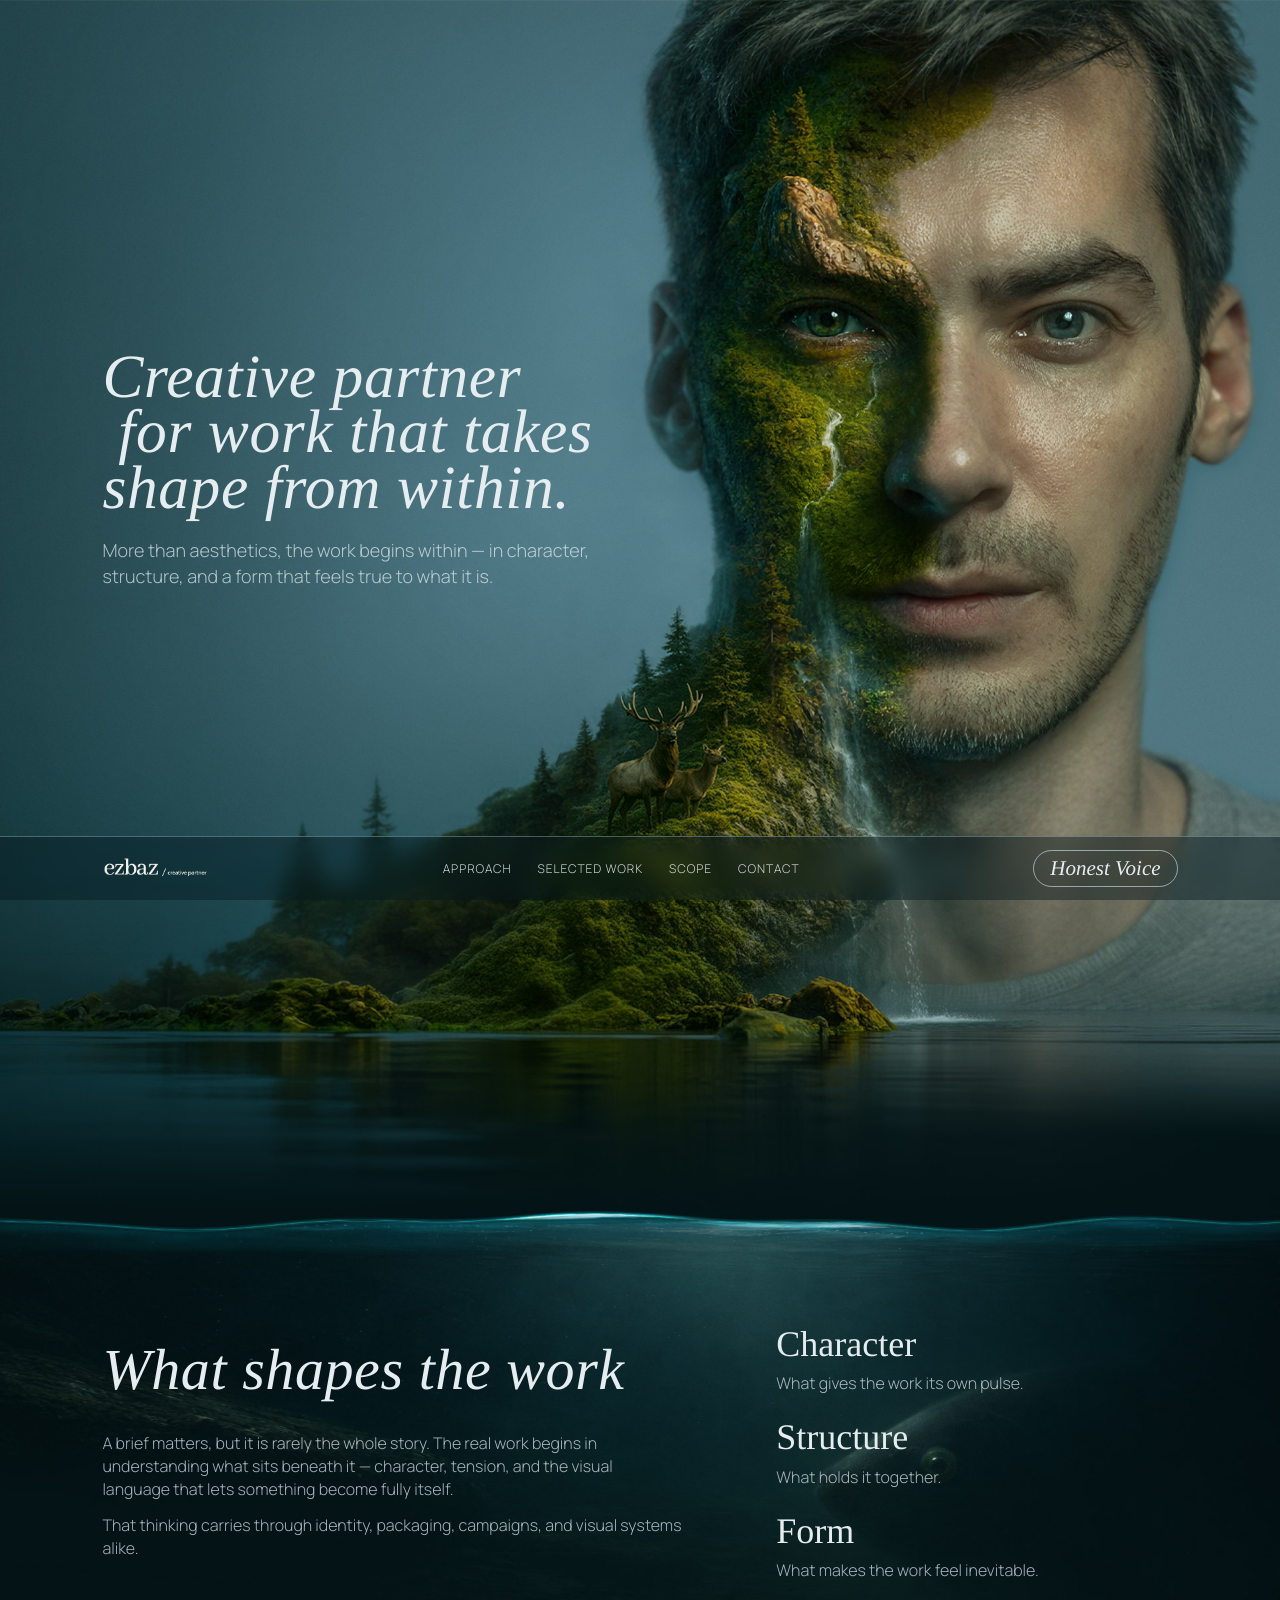
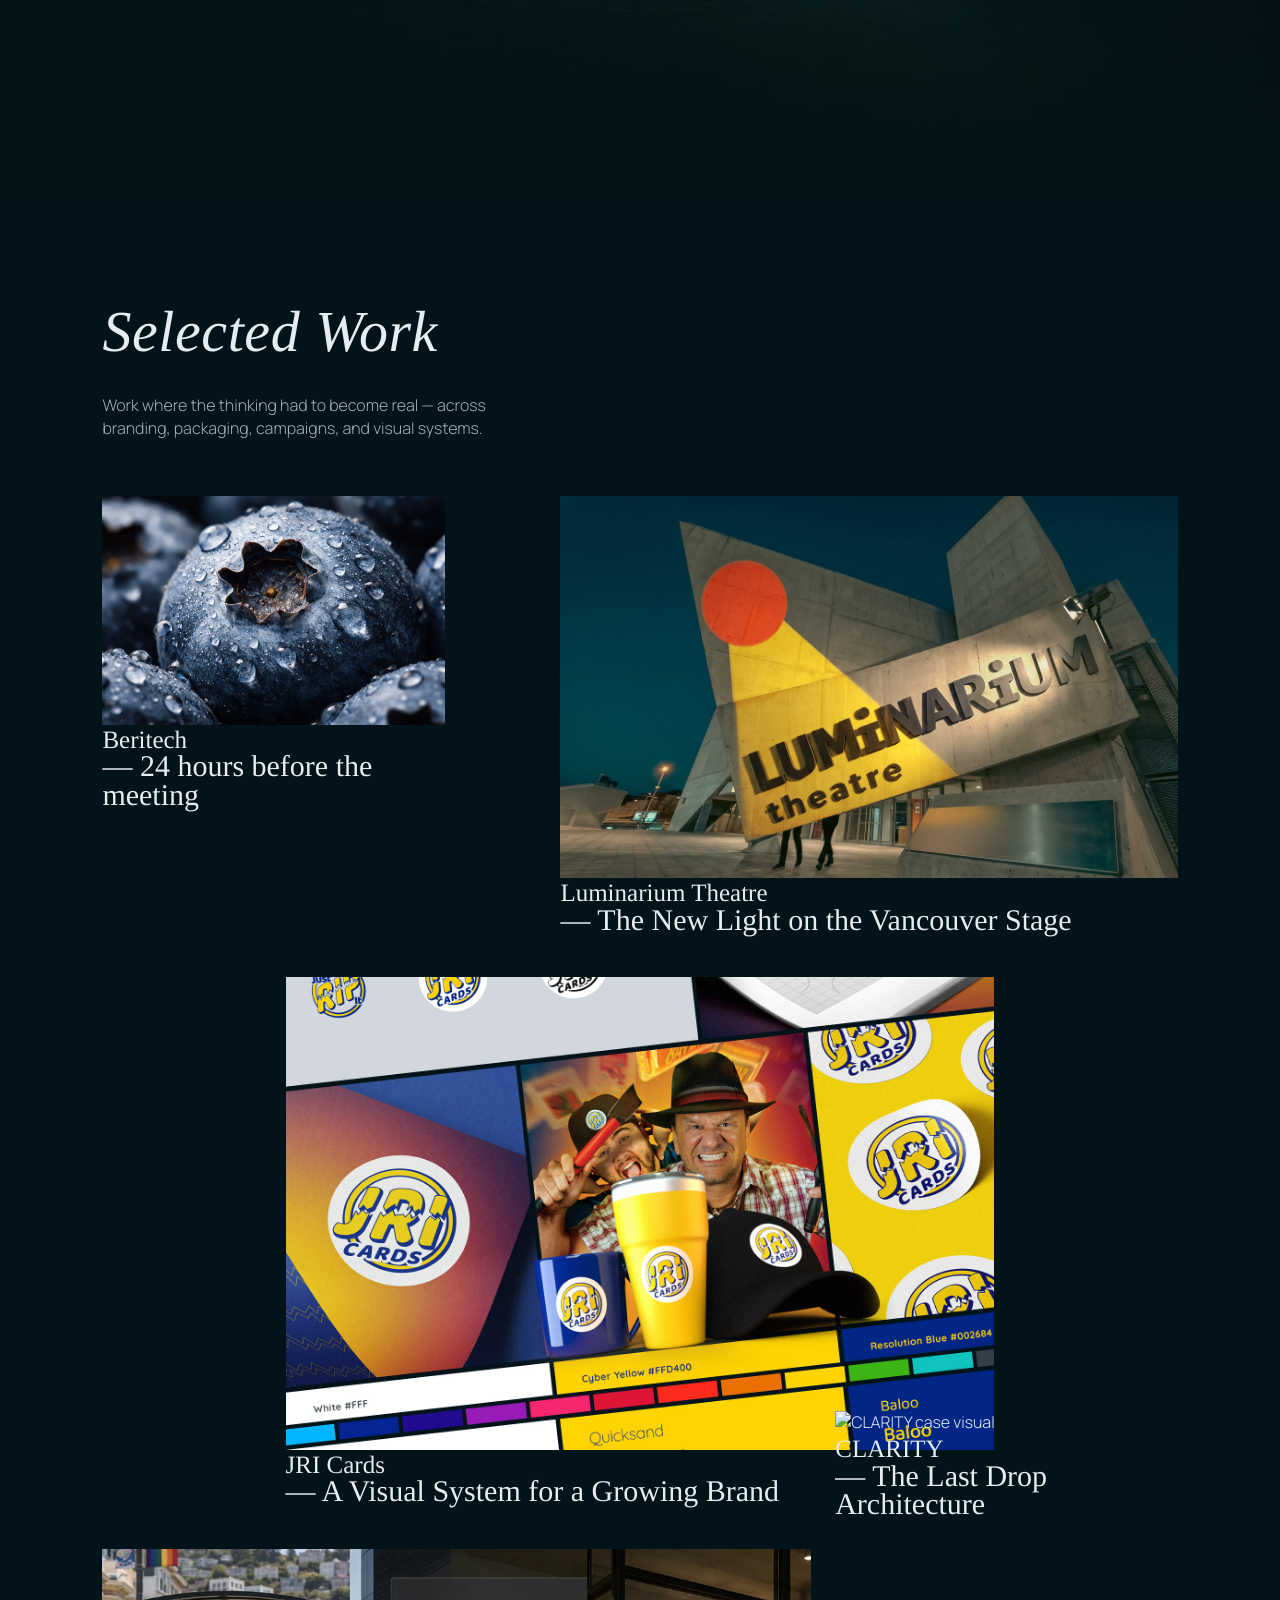
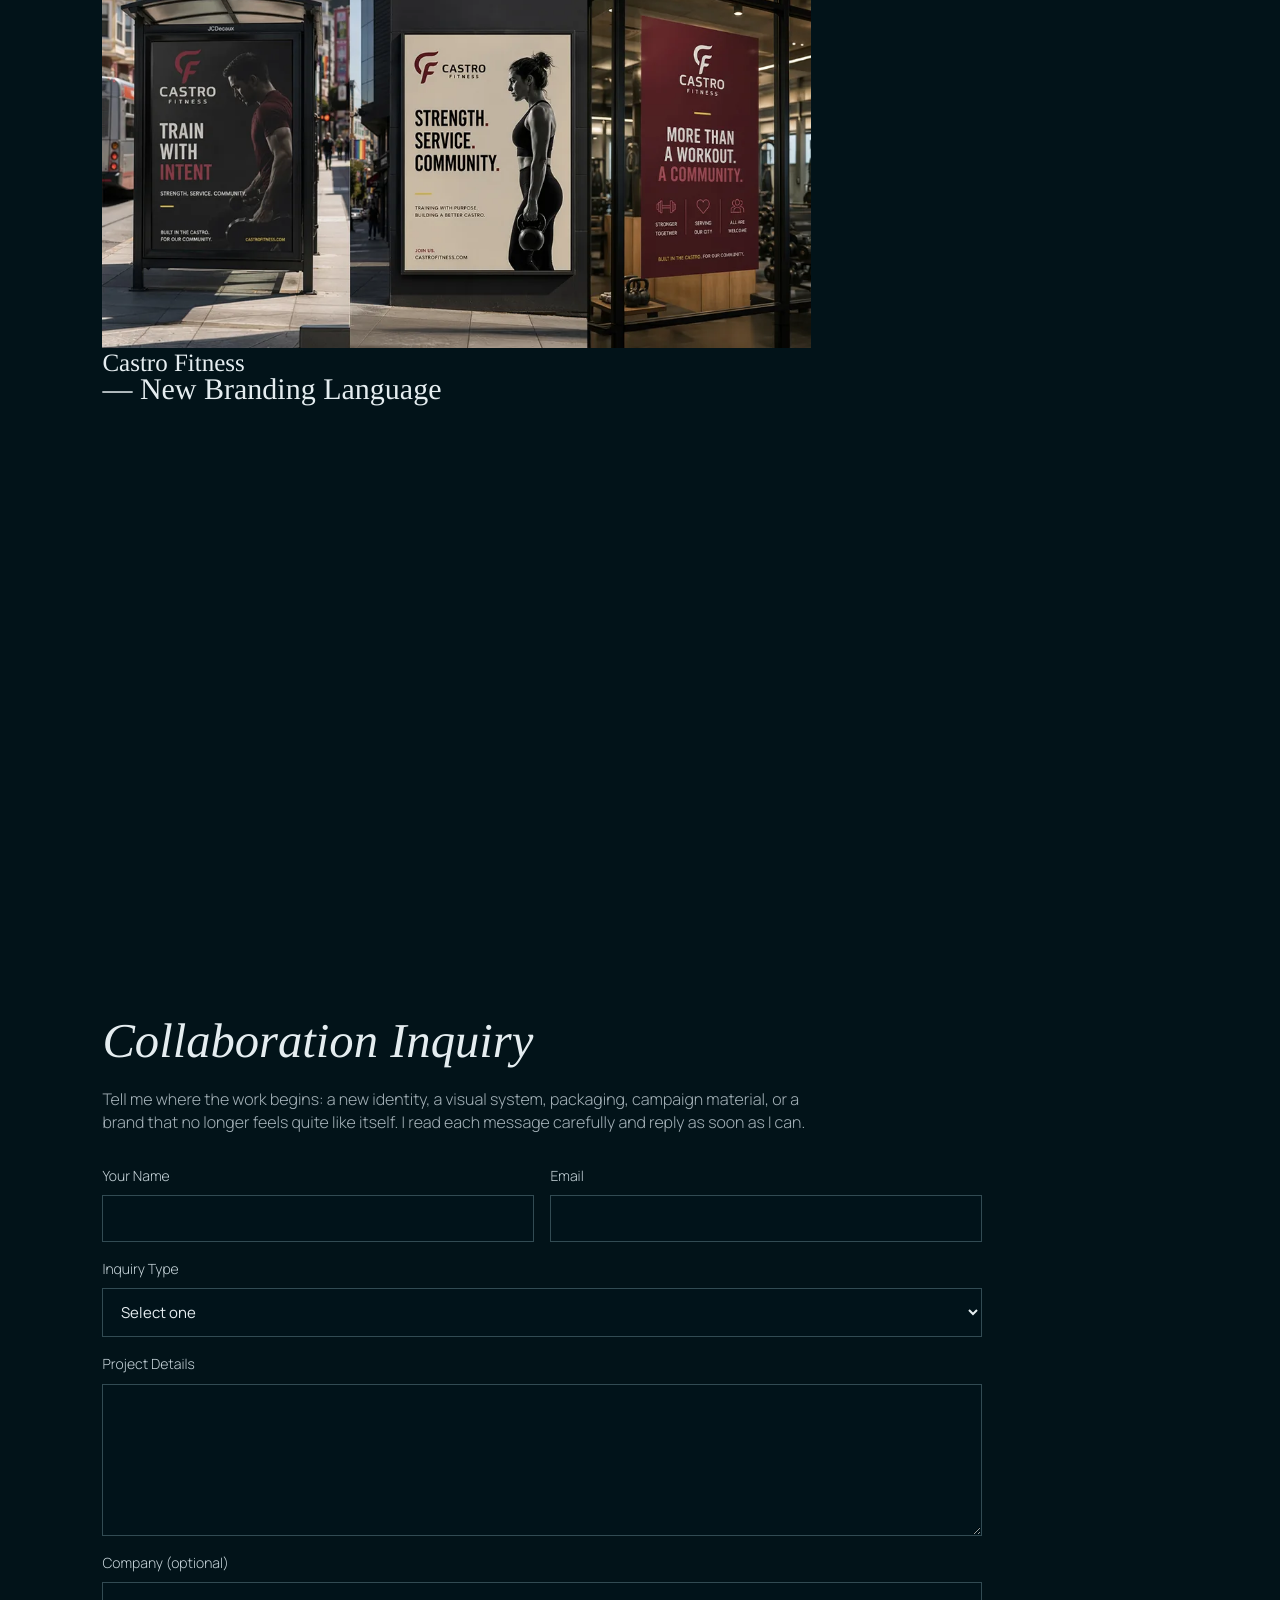
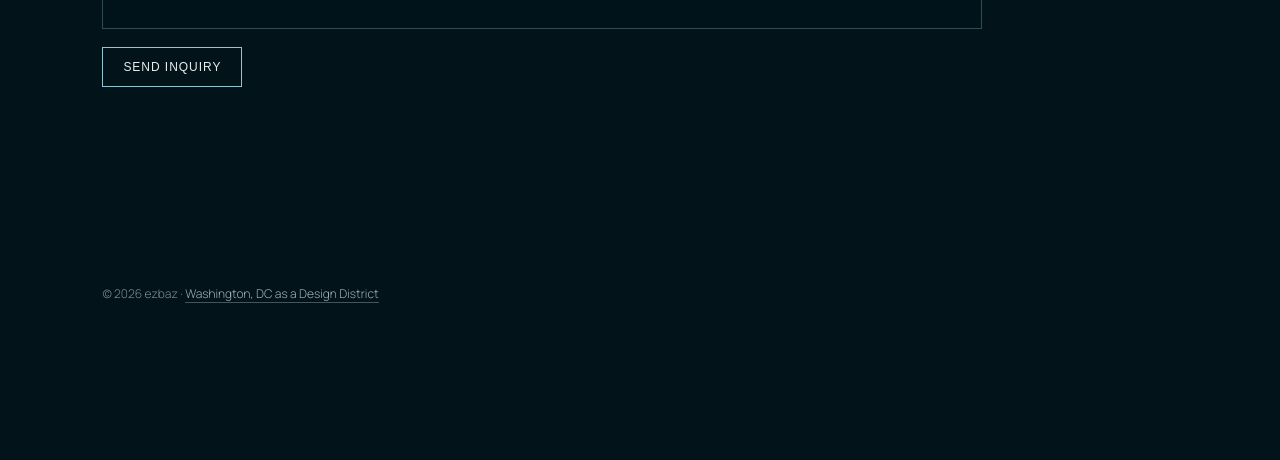
==== index.html @ 9c76565e "Add CLARITY case page and homepage tile" ====
<!DOCTYPE html>
<html lang="en">
  <head>
    <meta charset="UTF-8" />
    <meta name="viewport" content="width=device-width, initial-scale=1.0" />
    <link rel="apple-touch-icon" sizes="180x180" href="/apple-touch-icon.png" />
    <link rel="icon" type="image/png" sizes="32x32" href="/favicon-32x32.png" />
    <link rel="icon" type="image/png" sizes="16x16" href="/favicon-16x16.png" />
    <link rel="icon" href="/favicon.ico" />
    <link rel="manifest" href="/site.webmanifest" />
    <link rel="icon" type="image/png" sizes="192x192" href="/android-chrome-192x192.png" />
    <link rel="icon" type="image/png" sizes="512x512" href="/android-chrome-512x512.png" />
    <title>ezbaz — Creative Partner</title>
    <meta
      name="description"
      content="Creative partner for work that takes shape from within: identity, packaging, campaigns, and visual systems."
    />
    <link rel="preconnect" href="https://fonts.googleapis.com" />
    <link rel="preconnect" href="https://fonts.gstatic.com" crossorigin />
    <link
      href="https://fonts.googleapis.com/css2?family=Manrope:wght@300;400;500&display=swap"
      rel="stylesheet"
    />
    <link rel="stylesheet" href="styles.css" />
  </head>
  <body>
    <main>
      <section class="top-stage">
        <section class="hero" aria-label="Hero">
          <div class="hero-copy reveal">
            <h1>
              <span>Creative partner</span>
              <span>for work that takes</span>
              <span>shape from within.</span>
            </h1>
            <p>
              More than aesthetics, the work begins within — in character, structure, and a form that
              feels true to what it is.
            </p>
          </div>
        </section>

        <section class="story" id="story">
          <div class="story-left reveal">
            <h2>What shapes the work</h2>
            <p>
              A brief matters, but it is rarely the whole story.
              The real work begins in understanding what sits beneath it — character, tension, and the
              visual language that lets something become fully itself.
            </p>
            <p>
              That thinking carries through identity, packaging, campaigns, and visual systems alike.
            </p>
          </div>

          <div class="story-right">
            <div class="trait reveal">
              <h3>Character</h3>
              <p>What gives the work its own pulse.</p>
            </div>
            <div class="trait reveal">
              <h3>Structure</h3>
              <p>What holds it together.</p>
            </div>
            <div class="trait reveal">
              <h3>Form</h3>
              <p>What makes the work feel inevitable.</p>
            </div>
          </div>
        </section>
      </section>

      <section class="work reveal" id="work">
        <h2>Selected Work</h2>
        <p class="lead">
          Work where the thinking had to become real — across branding, packaging,
          campaigns, and visual systems.
        </p>

        <div class="work-grid">
          <article class="tile tile-small">
            <a href="beritech/">
              <img
                src="beritech-be.jpg"
                alt="Beritech team portrait"
              />
              <p><em>Beritech</em><br />— 24 hours before the meeting</p>
            </a>
          </article>

          <article class="tile tile-medium">
            <a href="luminarium/">
              <img
                src="entrance2.jpg"
                alt="Yellow logo book mockup"
              />
              <p><em>Luminarium Theatre</em><br />— The New Light on the Vancouver Stage</p>
            </a>
          </article>

          <article class="tile tile-large">
            <a href="jricards/">
              <img
                src="jricards-bpsc.jpg"
                alt="JRI Cards branding materials"
              />
              <p><em>JRI Cards</em><br />— A Visual System for a Growing Brand</p>
            </a>
          </article>

          <article class="tile tile-wide">
            <a href="castrofitness/">
              <img
                src="castrofitness/p3.webp"
                alt="Castro Fitness branding materials"
              />
              <p><em>Castro Fitness</em><br />— New Branding Language</p>
            </a>
          </article>

          <article class="tile tile-small side">
            <a href="clarity/">
              <img
                src="clarity/clearhero2.webp"
                alt="CLARITY case visual"
              />
              <p><em>CLARITY</em><br />— The Last Drop Architecture</p>
            </a>
          </article>
        </div>
      </section>

      <section class="scope-section reveal" id="scope">
        <h2>Scope of Work</h2>
        <p class="scope-lead">
          Brand, product, and communication touchpoints across identity, packaging, campaigns,
          websites, and ongoing creative support.
        </p>
        <ul class="scope-list">
          <li>Identity &amp; visual systems</li>
          <li>Packaging &amp; product presentation</li>
          <li>Campaign visuals</li>
          <li>Brand refresh &amp; repositioning</li>
          <li>Editorial / promotional design</li>
          <li>Website visual direction</li>
          <li>Creative support for growing brands</li>
        </ul>
      </section>

      <section class="contact-section reveal" id="contact">
        <h2>Collaboration Inquiry</h2>
        <p class="contact-lead">
          Tell me where the work begins: a new identity, a visual system, packaging, campaign material, or a brand that no longer feels quite like itself. I read each message carefully and reply as soon as I can.
        </p>

        <form
          class="contact-form"
          id="contactForm"
          action="https://api.web3forms.com/submit"
          method="POST"
          novalidate
        >
          <div class="form-grid">
            <label>
              Your Name
              <input type="text" name="name" required />
            </label>
            <label>
              Email
              <input type="email" name="email" required />
            </label>
          </div>

          <label>
            Inquiry Type
            <select name="project_type">
              <option value="">Select one</option>
              <option value="collaboration">Collaboration</option>
              <option value="service-request">Service Request</option>
            </select>
          </label>

          <label>
            Project Details
            <textarea name="message" rows="6" required></textarea>
          </label>

          <label>
            Company (optional)
            <input type="text" name="company" autocomplete="organization" />
          </label>

          <input type="hidden" name="access_key" value="cf5deaf5-ae73-4d60-a8d5-c3709d631d18" />
          <input type="hidden" name="subject" value="New inquiry from ezbaz.com" />
          <input type="hidden" name="from_name" value="ezbaz Creative Partner website" />
          <input type="checkbox" name="botcheck" class="hidden" style="display:none;" tabindex="-1" autocomplete="off" />

          <button type="submit" class="send-btn">Send Inquiry</button>
          <p class="form-status" id="formStatus" aria-live="polite"></p>
        </form>
      </section>
    </main>

    <footer id="footer">
      <p>© 2026 ezbaz · <a href="washington-dc-as-a-design-district/">Washington, DC as a Design District</a></p>
    </footer>

    <div class="bottom-dock" aria-label="Primary navigation">
      <a href="#" class="dock-brand" aria-label="ezbaz / creative partner">
        <img src="ezbaz_logo.png" alt="ezbaz logo" class="dock-logo" />
      </a>
      <nav class="dock-nav">
        <a href="#story">Approach</a>
        <a href="#work">Selected Work</a>
        <a href="#scope">Scope</a>
        <a href="#contact">Contact</a>
      </nav>
      <span class="dock-chip">Honest Voice</span>
    </div>

    <script>
      const revealElements = document.querySelectorAll(".reveal");
            const form = document.getElementById("contactForm");
      const formStatus = document.getElementById("formStatus");

      const observer = new IntersectionObserver(
        (entries) => {
          entries.forEach((entry) => {
            if (entry.isIntersecting) {
              entry.target.classList.add("visible");
              observer.unobserve(entry.target);
            }
          });
        },
        {
          threshold: 0.2,
          rootMargin: "0px 0px -8% 0px",
        }
      );

      const earlyObserver = new IntersectionObserver(
        (entries) => {
          entries.forEach((entry) => {
            if (entry.isIntersecting) {
              entry.target.classList.add("visible");
              earlyObserver.unobserve(entry.target);
            }
          });
        },
        {
          threshold: 0.01,
          rootMargin: "0px 0px 25% 0px",
        }
      );

      revealElements.forEach((item, index) => {
        item.style.setProperty("--reveal-delay", `${index * 80}ms`);
        if (item.id === "work") {
          earlyObserver.observe(item);
        } else {
          observer.observe(item);
        }
      });

      form.addEventListener("submit", async (event) => {
        event.preventDefault();

        if (!form.checkValidity()) {
          formStatus.textContent = "Please complete all required fields.";
          return;
        }

        formStatus.textContent = "Sending...";

        try {
          const response = await fetch(form.action, {
            method: "POST",
            body: new FormData(form),
          });

          if (!response.ok) {
            throw new Error("Submission failed");
          }

          formStatus.textContent = "Thank you — your message has been sent.";
          form.reset();
        } catch (error) {
          formStatus.textContent = "Something went wrong. Please try again or email me directly.";
        }
      });
    </script>
  </body>
</html>
---- styles.css ----
:root {
  --line: rgba(181, 219, 232, 0.28);
  --text: #e5edf0;
  --muted: rgba(227, 239, 245, 0.72);
  --dark: #021319;
}

* {
  box-sizing: border-box;
  margin: 0;
  padding: 0;
}

html {
  scroll-behavior: smooth;
}

body {
  min-height: 100vh;
  background: var(--dark);
  color: var(--text);
  font-family: "Manrope", sans-serif;
  font-weight: 300;
  line-height: 1.45;
  padding-bottom: 88px;
  text-rendering: geometricPrecision;
}

a {
  color: inherit;
  text-decoration: none;
}

.reveal {
  opacity: 0;
  transform: translateY(24px);
  filter: blur(8px);
  transition:
    opacity 0.9s cubic-bezier(0.16, 1, 0.3, 1),
    transform 0.9s cubic-bezier(0.16, 1, 0.3, 1),
    filter 0.9s cubic-bezier(0.16, 1, 0.3, 1);
  transition-delay: var(--reveal-delay, 0ms);
}

.reveal.visible {
  opacity: 1;
  transform: translateY(0);
  filter: blur(0);
}

.bottom-dock {
  position: fixed;
  left: 0;
  right: 0;
  bottom: 0;
  z-index: 50;
  display: flex;
  justify-content: space-between;
  align-items: center;
  height: 64px;
  padding: 0 clamp(24px, 8vw, 220px);
  border-top: 1px solid rgba(179, 219, 232, 0.35);
  background: rgba(10, 26, 33, 0.45);
  backdrop-filter: blur(10px) saturate(120%);
}

.dock-brand {
  display: inline-flex;
  align-items: center;
  flex-shrink: 0;
}

.dock-logo {
  display: block;
  height: clamp(24px, 2.6vh, 36px);
  width: auto;
}

.dock-nav {
  display: flex;
  gap: 26px;
}

.dock-nav a {
  font-size: 12px;
  text-transform: uppercase;
  letter-spacing: 0.08em;
  opacity: 0.9;
  transition: opacity 0.25s ease;
}

.dock-nav a:hover {
  opacity: 1;
}

.dock-chip {
  border: 1px solid rgba(210, 234, 243, 0.6);
  border-radius: 999px;
  padding: 7px 16px;
  font-family: "Times New Roman", Times, serif;
  font-style: italic;
  font-size: 21px;
  line-height: 1;
}

.top-stage {
  position: relative;
  background-image: url("ezbg0toprt.jpg");
  background-repeat: no-repeat;
  background-size: cover;
  background-position: right top;
}

.hero,
.story {
  width: 100%;
  padding-left: clamp(48px, 8vw, 220px);
  padding-right: clamp(48px, 8vw, 220px);
  position: relative;
  z-index: 1;
  overflow: hidden;
  background: transparent;
}

.hero {
  min-height: 100vh;
  display: flex;
  align-items: center;
}

.hero-copy {
  width: min(560px, 95%);
  margin-top: 40px;
}

.hero h1,
.story h2,
.work h2 {
  font-family: "Times New Roman", Times, serif;
  font-weight: 400;
  font-style: italic;
  letter-spacing: 0.01em;
}

.hero h1 {
  font-size: clamp(56px, 4.8vw, 94px);
  line-height: 0.9;
  margin-bottom: 22px;
}

.hero h1 span {
  white-space: nowrap;
}

.hero h1 span:nth-child(1),
.hero h1 span:nth-child(2) {
  display: inline-block;
}

.hero h1 span:nth-child(2) {
  margin-left: 0.26em;
}

.hero h1 span:nth-child(3) {
  display: block;
}

.hero p {
  max-width: 500px;
  font-size: clamp(18px, 1.35vw, 28px);
  color: var(--muted);
}

.story {
  display: grid;
  grid-template-columns: 1.2fr 0.8fr;
  gap: 72px;
  min-height: 100vh;
  align-items: center;
  padding-top: 200px;
}

.story h2,
.work h2 {
  font-size: clamp(58px, 4.4vw, 88px);
  margin-bottom: 20px;
}

.story-left p {
  max-width: 580px;
  font-size: clamp(16px, 1.2vw, 25px);
  margin-bottom: 12px;
  color: var(--muted);
}

.story-right {
  display: flex;
  flex-direction: column;
  gap: 16px;
  align-self: center;
}

.trait h3 {
  font-size: clamp(36px, 2.5vw, 56px);
  font-weight: 300;
  margin-bottom: 2px;
  font-family: "Times New Roman", Times, serif;
}

.trait p {
  font-size: clamp(16px, 1.15vw, 24px);
  color: var(--muted);
}

.work {
  width: 100%;
  padding-left: clamp(48px, 8vw, 220px);
  padding-right: clamp(48px, 8vw, 220px);
  padding-top: 90px;
  padding-bottom: 110px;
}

.work .lead {
  max-width: 430px;
  font-size: clamp(16px, 1.2vw, 25px);
  color: var(--muted);
  margin-bottom: 56px;
}

.work-grid {
  display: grid;
  grid-template-columns: repeat(12, 1fr);
  gap: 24px;
}

.contact-section {
  width: 100%;
  padding: 40px clamp(48px, 8vw, 220px) 120px;
}

.scope-section {
  width: 100%;
  padding: 20px clamp(48px, 8vw, 220px) 70px;
}

.scope-section h2 {
  font-family: "Times New Roman", Times, serif;
  font-style: italic;
  font-weight: 400;
  font-size: clamp(44px, 3.8vw, 72px);
  margin-bottom: 12px;
}

.scope-lead {
  max-width: 820px;
  font-size: clamp(16px, 1.1vw, 22px);
  color: var(--muted);
  margin-bottom: 20px;
}

.scope-list {
  list-style: none;
  display: grid;
  gap: 10px;
  max-width: 820px;
}

.scope-list li {
  font-size: clamp(15px, 1vw, 20px);
  color: var(--muted);
  padding-left: 20px;
  position: relative;
}

.scope-list li::before {
  content: "↗";
  position: absolute;
  left: 0;
  top: 0;
  color: var(--text);
}

.contact-section h2 {
  font-family: "Times New Roman", Times, serif;
  font-style: italic;
  font-weight: 400;
  font-size: clamp(44px, 3.8vw, 72px);
  margin-bottom: 12px;
}

.contact-lead {
  max-width: 720px;
  font-size: clamp(16px, 1.1vw, 22px);
  color: var(--muted);
  margin-bottom: 32px;
}

.contact-form {
  max-width: 880px;
  display: flex;
  flex-direction: column;
  gap: 18px;
}

.form-grid {
  display: grid;
  grid-template-columns: 1fr 1fr;
  gap: 16px;
}

.contact-form label {
  display: flex;
  flex-direction: column;
  gap: 8px;
  font-size: 14px;
  color: rgba(227, 239, 245, 0.88);
}

.contact-form input,
.contact-form select,
.contact-form textarea {
  width: 100%;
  border: 1px solid rgba(181, 219, 232, 0.28);
  background: rgba(2, 22, 30, 0.45);
  color: var(--text);
  padding: 12px 14px;
  font-family: "Manrope", sans-serif;
  font-size: 15px;
}

.contact-form textarea {
  resize: vertical;
}

.contact-form input:focus,
.contact-form select:focus,
.contact-form textarea:focus {
  outline: none;
  border-color: rgba(185, 242, 255, 0.8);
}

.honeypot {
  position: absolute;
  left: -9999px;
  opacity: 0;
  pointer-events: none;
}

.send-btn {
  width: fit-content;
  border: 1px solid rgba(185, 242, 255, 0.8);
  background: transparent;
  color: var(--text);
  font-size: 12px;
  letter-spacing: 0.08em;
  text-transform: uppercase;
  padding: 12px 20px;
  cursor: pointer;
}

.form-status {
  min-height: 20px;
  font-size: 14px;
  color: var(--muted);
}

.tile {
  display: flex;
  flex-direction: column;
  gap: 10px;
}

.tile > a {
  display: block;
  color: inherit;
}

.tile img {
  width: 100%;
  display: block;
  object-fit: cover;
}

.tile p {
  font-family: "Times New Roman", Times, serif;
  font-size: 30px;
  line-height: 0.95;
}

.tile p em {
  font-style: normal;
  font-size: 25px;
}

.tile-small {
  grid-column: 1 / span 4;
}

.tile-medium {
  grid-column: 6 / span 7;
}

.tile-large {
  grid-column: 3 / span 8;
  margin-top: 18px;
}

.tile-wide {
  grid-column: 1 / span 8;
  margin-top: 18px;
}

.tile.side {
  grid-column: 9 / span 4;
  margin-top: -120px;
  align-self: start;
}

footer {
  width: 100%;
  padding-left: clamp(48px, 8vw, 220px);
  padding-right: clamp(48px, 8vw, 220px);
  margin: 40px auto 70px;
  font-size: 12px;
  color: rgba(227, 239, 245, 0.55);
}


footer a {
  color: rgba(227, 239, 245, 0.72);
  text-decoration: none;
  border-bottom: 1px solid rgba(227, 239, 245, 0.3);
}

footer a:hover {
  border-bottom-color: rgba(227, 239, 245, 0.72);
}

.note-page .essay-hero,
.note-page .essay-section,
.note-page .essay-cta {
  width: 100%;
  padding-left: clamp(48px, 8vw, 220px);
  padding-right: clamp(48px, 8vw, 220px);
}

.note-page .essay-hero {
  padding-top: 120px;
  max-width: 1200px;
}


.note-main {
  padding-top: 24px;
  padding-bottom: 24px;
}

.note-page .essay-content {
  max-width: 900px;
}

.note-page .essay-eyebrow {
  text-transform: uppercase;
  letter-spacing: 0.18em;
  font-size: 12px;
  color: rgba(227, 239, 245, 0.58);
  margin-bottom: 22px;
}

.note-page h1 {
  font-family: "Times New Roman", Times, serif;
  font-style: italic;
  font-weight: 400;
  font-size: clamp(54px, 4.2vw, 84px);
  margin-bottom: 24px;
}

.note-page h2 {
  font-family: "Times New Roman", Times, serif;
  font-style: italic;
  font-weight: 400;
  font-size: clamp(36px, 2.8vw, 54px);
  margin-bottom: 20px;
}

.note-page p {
  max-width: 860px;
  color: var(--muted);
  font-size: clamp(18px, 1.2vw, 24px);
  line-height: 1.72;
}

.note-page .essay-section {
  padding-top: 78px;
}

.note-page .essay-cta {
  padding-top: 104px;
  padding-bottom: 140px;
}

.note-page .essay-cta a {
  display: inline-block;
  margin-top: 18px;
  color: var(--text);
  text-decoration: none;
  border-bottom: 1px solid rgba(227, 239, 245, 0.5);
}

.note-page .essay-cta a:hover {
  border-bottom-color: rgba(227, 239, 245, 0.9);
}

.case-page {
  min-height: 100vh;
  background: var(--dark);
}

.case-hero {
  aspect-ratio: 2560 / 1629;
  display: flex;
  align-items: center;
  padding: 0 clamp(48px, 8vw, 220px);
  background-image: url("luminarium_hero_bg.jpg");
  background-repeat: no-repeat;
  background-size: 100% auto;
  background-position: center top;
}

.case-hero--beritech {
  background-image: url("beritech/beritech_hero.jpg");
}

.case-hero--jricards {
  background-image: url("jricards/jricardshero.jpg");
}

.case-hero--castrofitness {
  background-image: url("castrofitness/castrofitnesshero.webp");
}

.case-hero--clarity {
  background-image: url("clarity/clearhero2.webp");
}

.case-hero-inner h1 {
  font-family: "Times New Roman", Times, serif;
  font-style: italic;
  font-weight: 400;
  font-size: clamp(56px, 5vw, 92px);
  margin-bottom: 12px;
}

.honestvoice-page .case-paragraph h1 {
  font-family: "Times New Roman", Times, serif;
  font-weight: 400;
  font-style: italic;
  letter-spacing: 0.01em;
  font-size: clamp(58px, 4.4vw, 88px);
  margin-bottom: 20px;
}


.honestvoice-page .publications-list {
  display: grid;
  gap: 20px;
  margin-top: 26px;
  max-width: 980px;
}

.honestvoice-page .publication-card {
  border: 1px solid var(--line);
  padding: clamp(20px, 2vw, 30px);
  background: rgba(255, 255, 255, 0.01);
}

.honestvoice-page .publication-label {
  text-transform: uppercase;
  letter-spacing: 0.16em;
  font-size: 11px;
  color: rgba(227, 239, 245, 0.62);
  margin-bottom: 10px;
}


.honestvoice-page .publication-card img {
  width: 100%;
  display: block;
  aspect-ratio: 16 / 9;
  object-fit: cover;
  margin-bottom: 14px;
}

.honestvoice-page .publication-card h2 {
  font-family: "Times New Roman", Times, serif;
  font-style: italic;
  font-weight: 400;
  font-size: clamp(30px, 2.2vw, 44px);
  margin-bottom: 12px;
}

.honestvoice-page .publication-card p {
  max-width: 900px;
}

.honestvoice-page .publication-card a {
  display: inline-block;
  margin-top: 14px;
  font-size: 13px;
  text-transform: uppercase;
  letter-spacing: 0.08em;
  border-bottom: 1px solid rgba(227, 239, 245, 0.45);
}

.honestvoice-page .publication-card a:hover {
  border-bottom-color: rgba(227, 239, 245, 0.92);
}
.testfirstpost-page .case-paragraph h1 {
  font-family: "Times New Roman", Times, serif;
  font-weight: 400;
  font-style: italic;
  letter-spacing: 0.01em;
  font-size: clamp(48px, 3.8vw, 72px);
  margin-bottom: 18px;
}

.testfirstpost-page .post-subtitle {
  max-width: 780px;
  font-size: clamp(18px, 1.15vw, 24px);
  line-height: 1.5;
  color: var(--muted);
  margin-bottom: 38px;
}

.case-hero-inner p {
  font-size: clamp(22px, 1.6vw, 34px);
  color: var(--muted);
}

.case-hero-note {
  margin-top: 22px;
  max-width: 780px;
  font-size: clamp(18px, 1.15vw, 24px) !important;
}

.case-hero-inner {
  max-width: 820px;
  transform: translateY(-200px);
}

.case-paragraph {
  padding: 0;
}

.case-paragraph p {
  max-width: 720px;
  font-size: clamp(18px, 1.2vw, 25px);
  line-height: 1.7;
  color: var(--muted);
}

.editorial-blocks {
  max-width: 760px;
}

.editorial-blocks p + p {
  margin-top: 88px;
}

.case-gallery-3 {
  display: grid;
  grid-template-columns: 1fr;
  gap: 20px;
}

.case-gallery-3 figure {
  margin: 0;
}

.case-gallery-3 img {
  width: 100%;
  display: block;
  object-fit: cover;
  aspect-ratio: 16 / 10;
}

.case-gallery-3 img.case-image-full {
  width: auto;
  max-width: 100%;
  height: auto;
  object-fit: contain;
  aspect-ratio: auto !important;
}

.case-story {
  padding: 56px clamp(48px, 8vw, 220px) 140px;
  display: grid;
  grid-template-columns: 1.05fr 0.95fr;
  gap: 44px;
  align-items: start;
}

.case-story--reverse .case-gallery-3 {
  order: 1;
}

.case-story--reverse .case-paragraph {
  order: 2;
}

@media (max-width: 980px) {
  .top-stage {
    background-image: url("hero-mobile.jpg");
    background-position: center top;
  }

  .bottom-dock {
    display: grid;
    grid-template-columns: 1fr auto;
    grid-template-areas:
      "brand chip"
      "nav nav";
    gap: 6px 14px;
    height: auto;
    padding: 10px 5vw;
  }

  .dock-brand {
    grid-area: brand;
  }

  .dock-nav {
    grid-area: nav;
    gap: 12px;
  }

  .dock-nav a {
    font-size: 10px;
  }

  .dock-chip {
    grid-area: chip;
    font-size: 17px;
    padding: 6px 12px;
  }

  .hero,
  .story,
  .work,
  .scope-section,
  .contact-section,
  .case-story,
  .note-page .essay-hero,
  .note-page .essay-section,
  .note-page .essay-cta,
  footer {
    width: 100%;
    padding-left: 5vw;
    padding-right: 5vw;
  }

  .hero {
    min-height: 100vh;
  }

  .story {
    grid-template-columns: 1fr;
    gap: 28px;
    padding-top: 80px;
    padding-bottom: 120px;
  }

  .hero h1 {
    font-size: clamp(42px, 10vw, 64px);
  }

  .hero h1 span {
    display: block !important;
    margin-left: 0 !important;
  }

  .case-hero {
    aspect-ratio: auto;
    min-height: 92vh;
    padding: 0 5vw;
    background-size: cover;
    background-position: center top;
  }

  .case-hero-inner {
    max-width: 90vw;
    transform: translateY(0);
  }

  .hero p,
  .story-left p,
  .trait p {
    font-size: 18px;
  }

  .story h2,
  .work h2 {
    font-size: clamp(44px, 10vw, 62px);
  }

  .trait h3 {
    font-size: clamp(28px, 6vw, 40px);
  }

  .work-grid {
    grid-template-columns: 1fr;
    gap: 40px;
  }

  .form-grid {
    grid-template-columns: 1fr;
  }

  .case-story {
    grid-template-columns: 1fr;
    gap: 38px;
    padding-bottom: 120px;
  }

  .case-gallery-3 {
    gap: 18px;
  }

  .tile,
  .tile-small,
  .tile-medium,
  .tile-large,
  .tile-wide,
  .tile.side {
    grid-column: auto;
    margin-top: 0;
  }

  .tile p {
    font-size: 26px;
  }
}

@media (prefers-reduced-motion: reduce) {
  html {
    scroll-behavior: auto;
  }

  .reveal {
    opacity: 1;
    transform: none;
    filter: none;
    transition: none;
  }
}
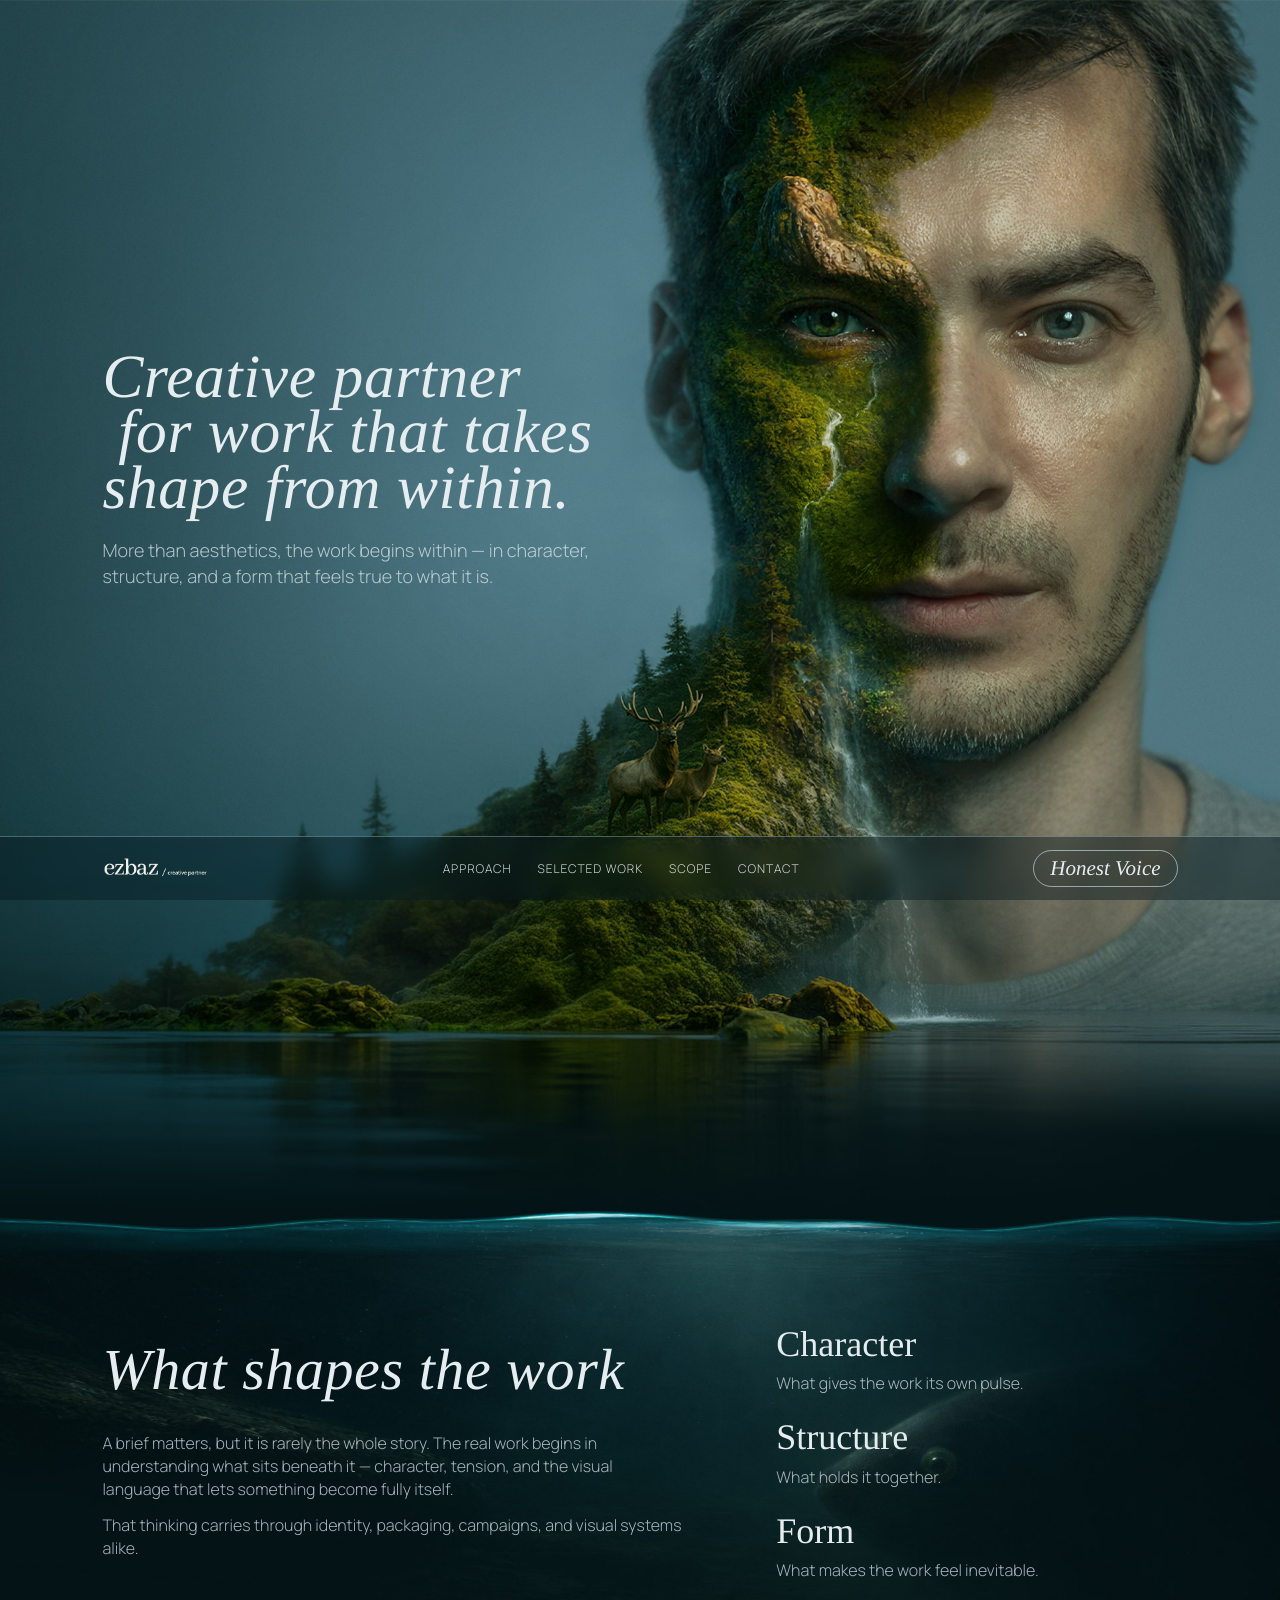
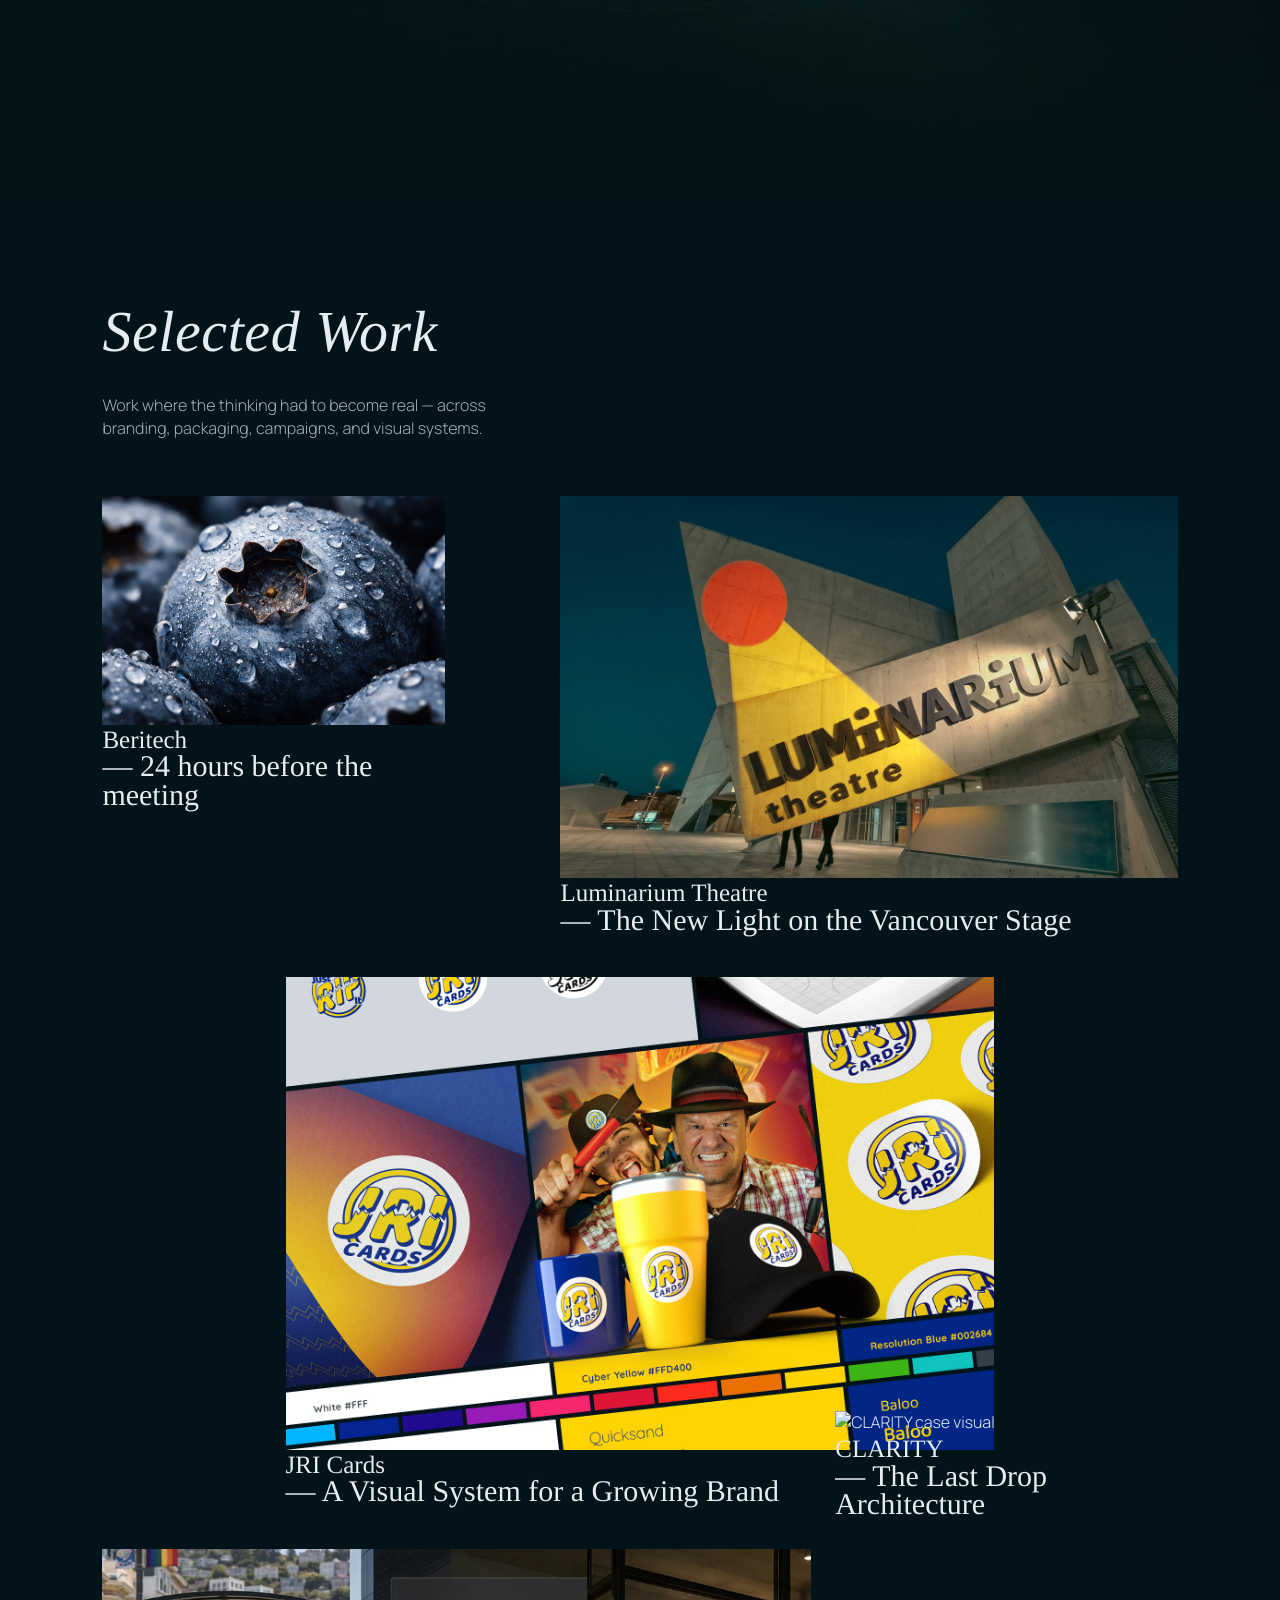
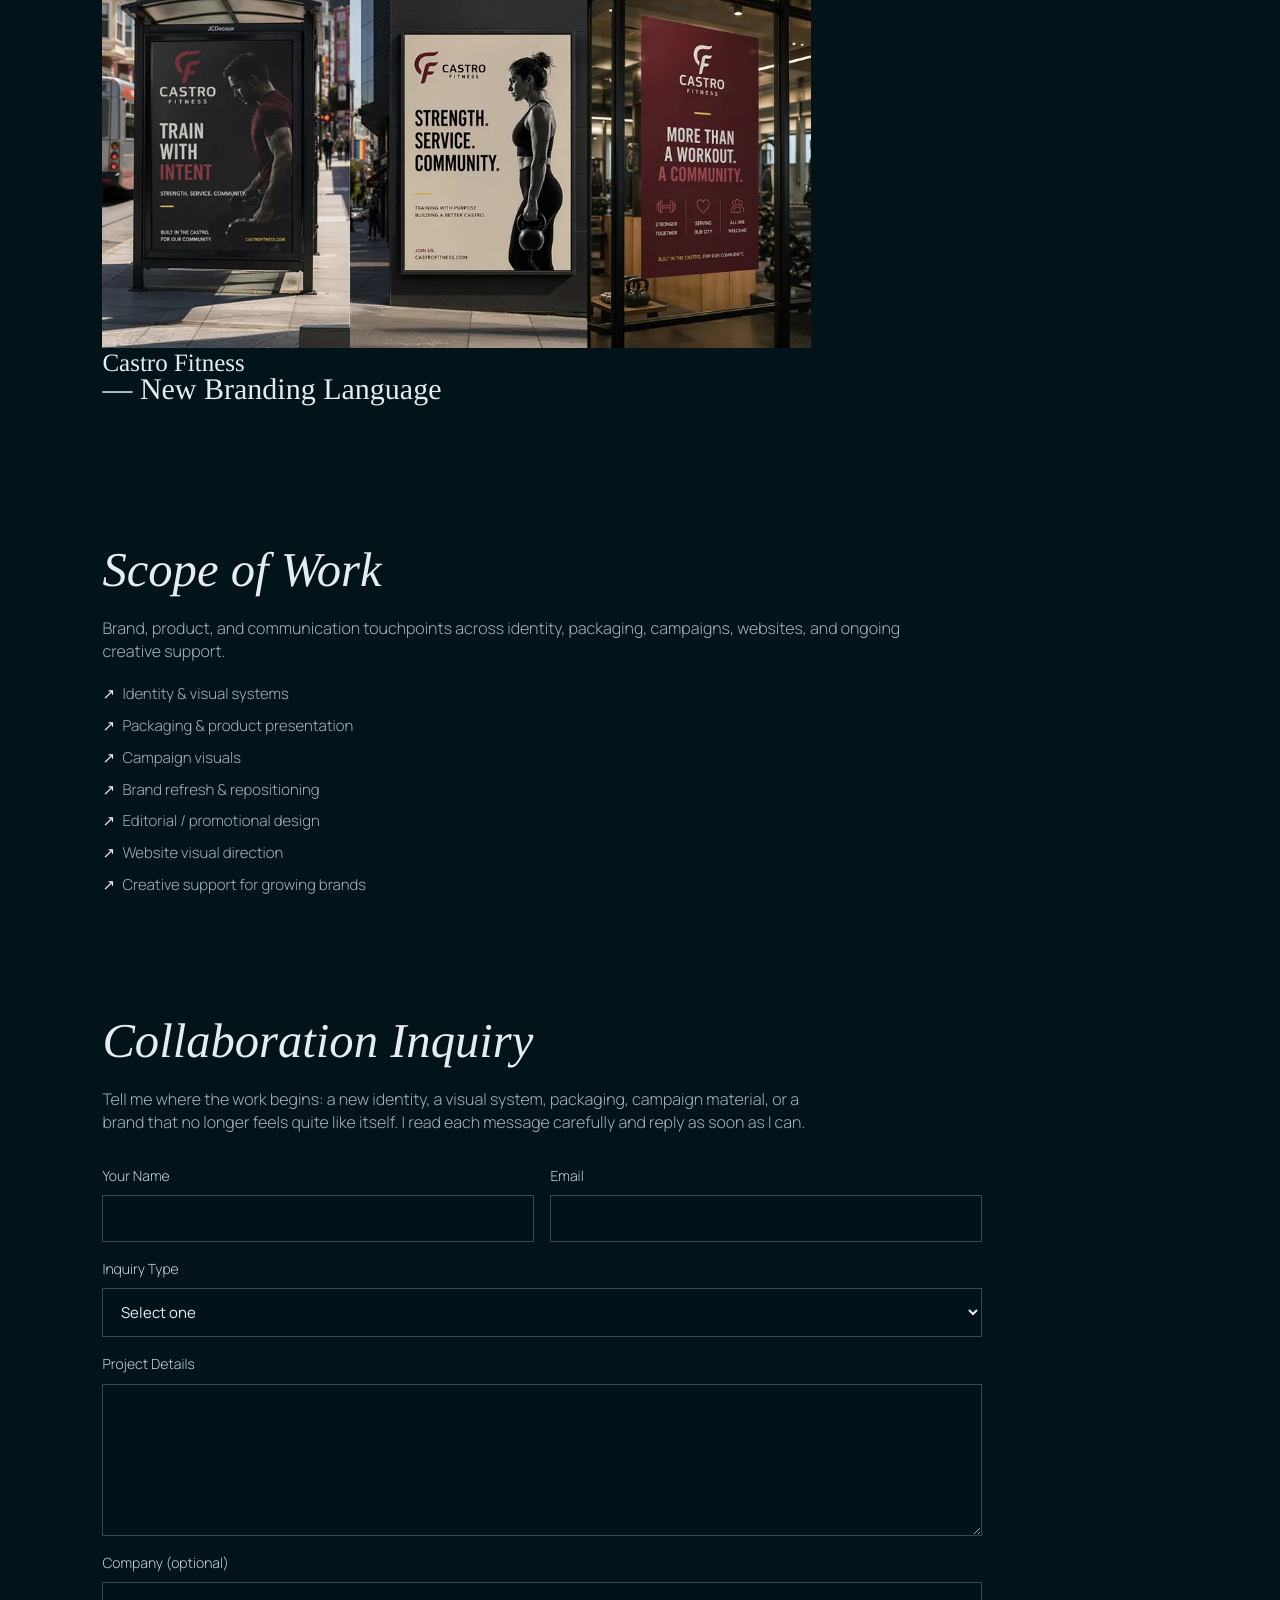
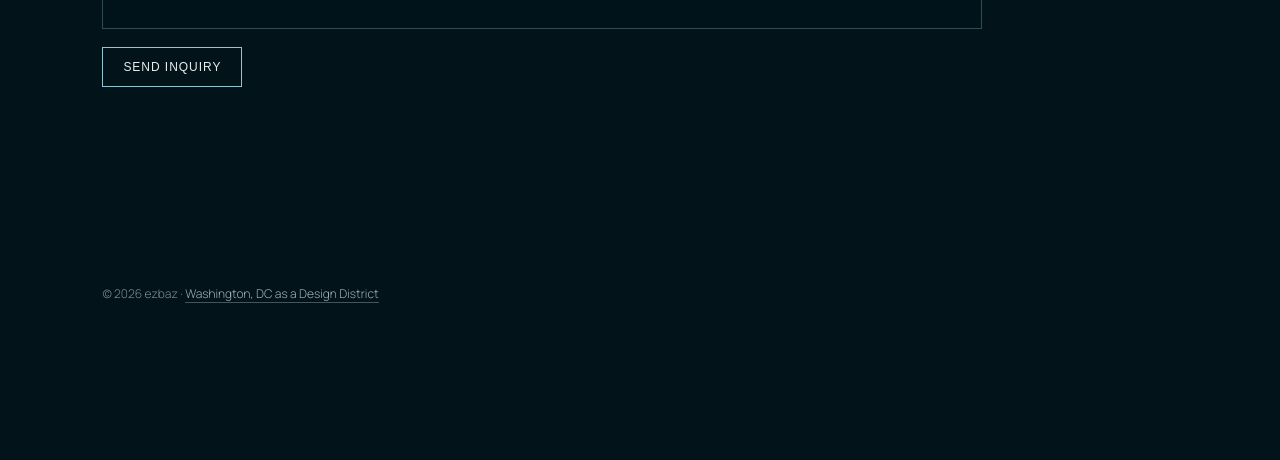
==== commit 2967a24a: "Update CLARITY hero and homepage tile images" ====
--- a/index.html
+++ b/index.html
@@ -121,7 +121,7 @@
           <article class="tile tile-small side">
             <a href="clarity/">
               <img
-                src="clarity/clearhero2.webp"
+                src="ez-bottle2.png"
                 alt="CLARITY case visual"
               />
               <p><em>CLARITY</em><br />— The Last Drop Architecture</p>
--- a/styles.css
+++ b/styles.css
@@ -540,7 +540,7 @@
 }
 
 .case-hero--clarity {
-  background-image: url("clarity/clearhero2.webp");
+  background-image: url("clearhero2.webp");
 }
 
 .case-hero-inner h1 {
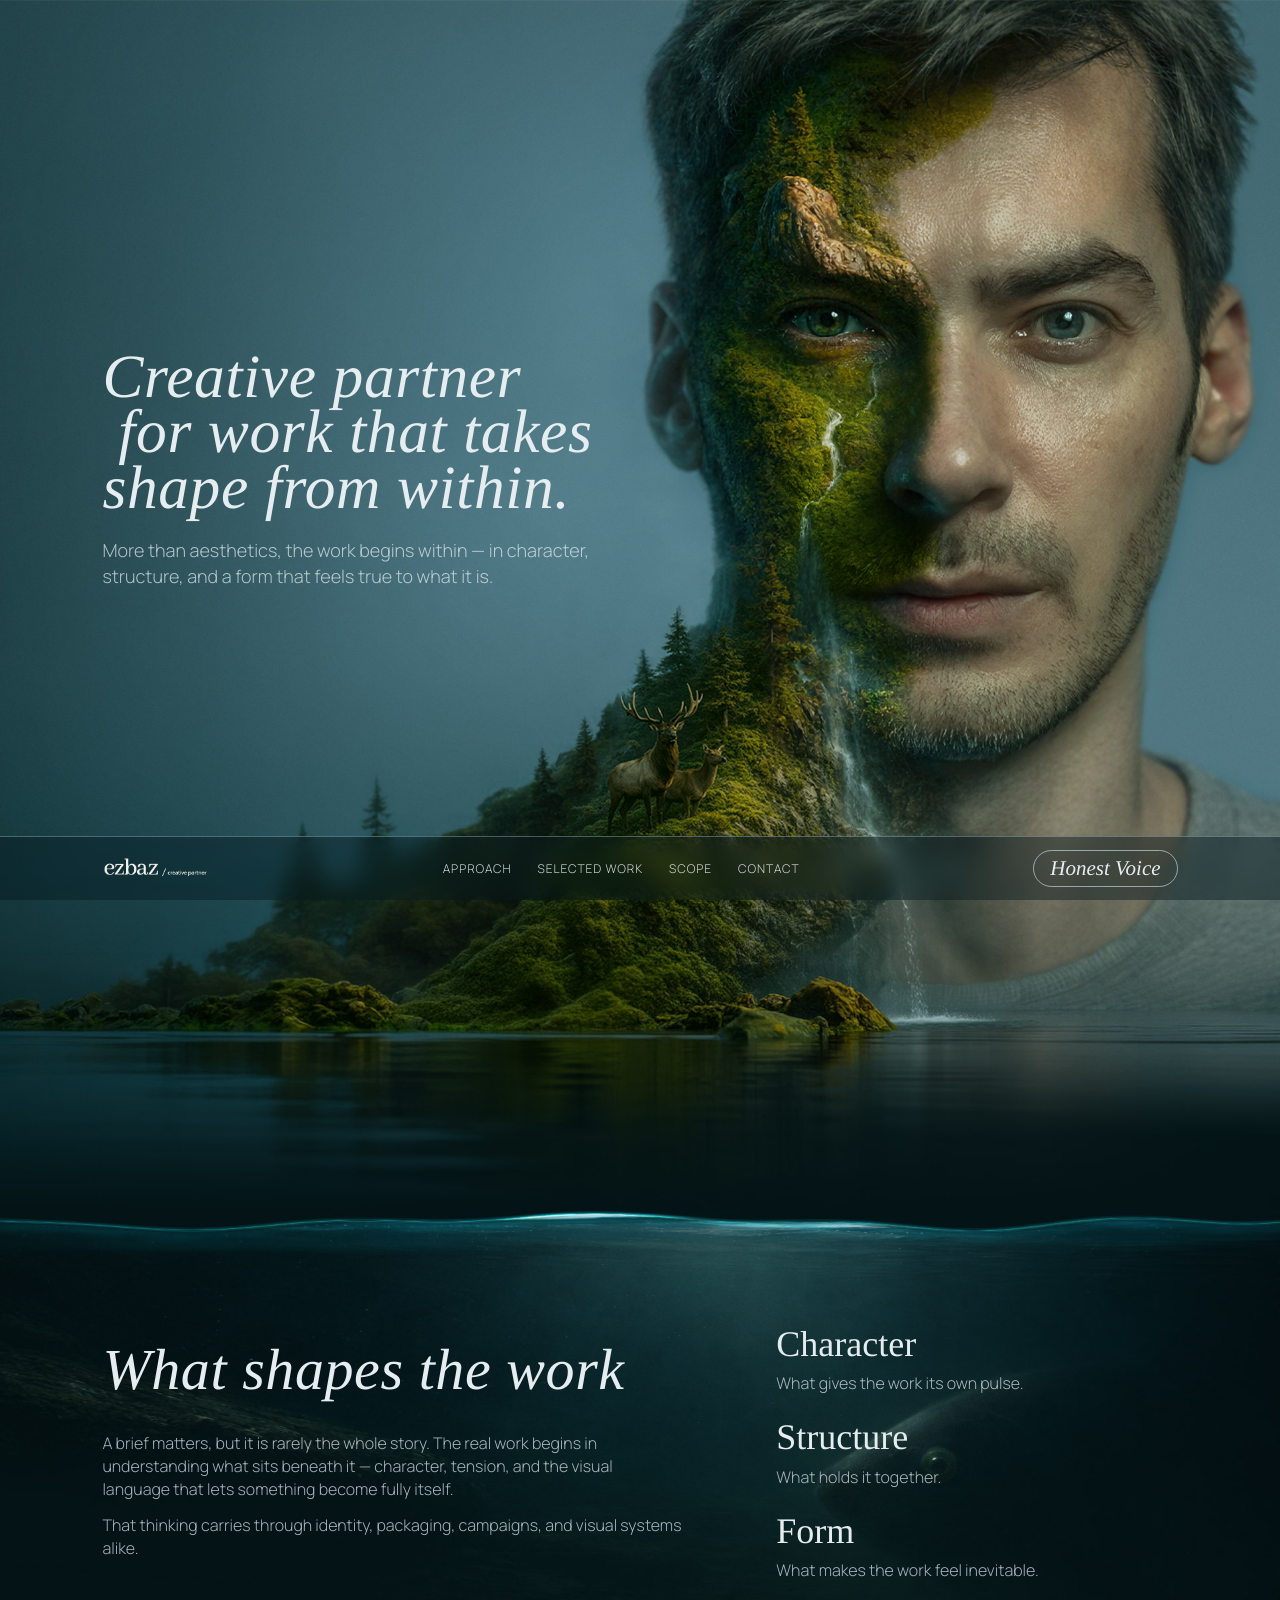
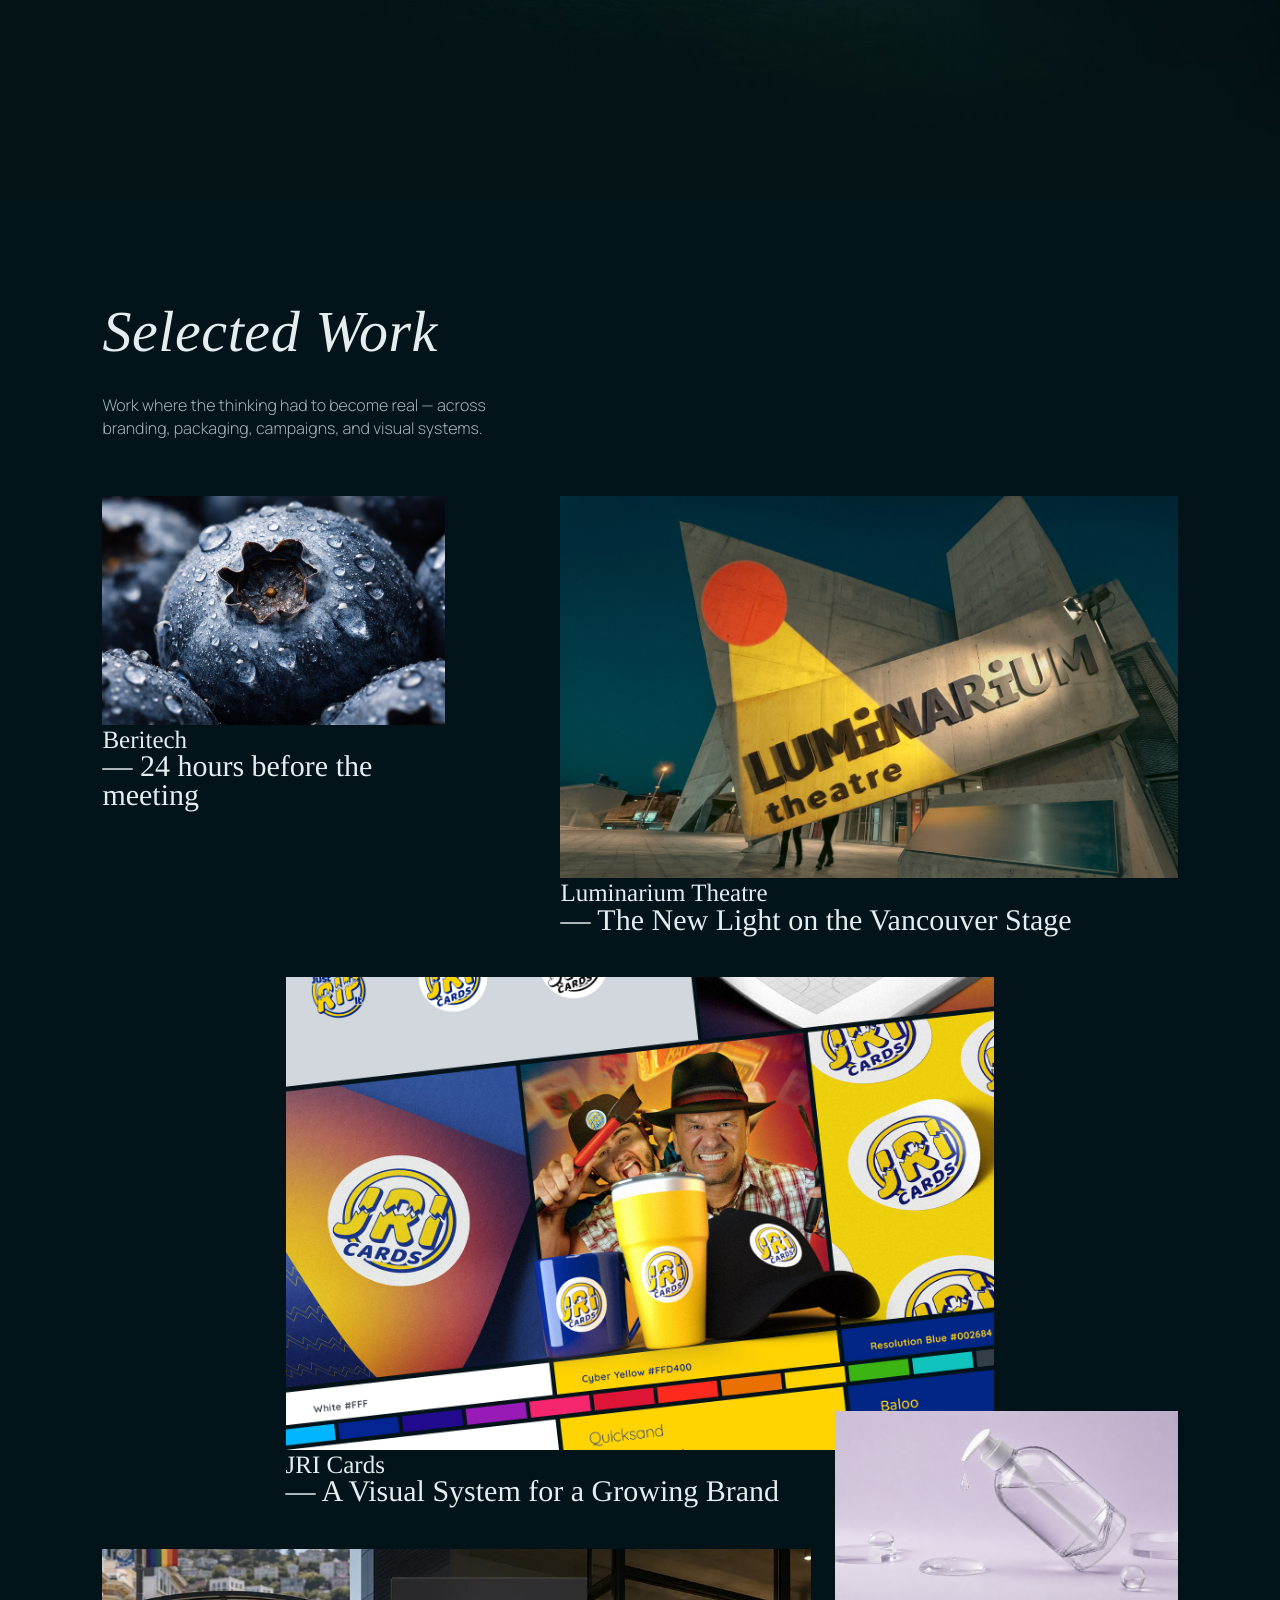
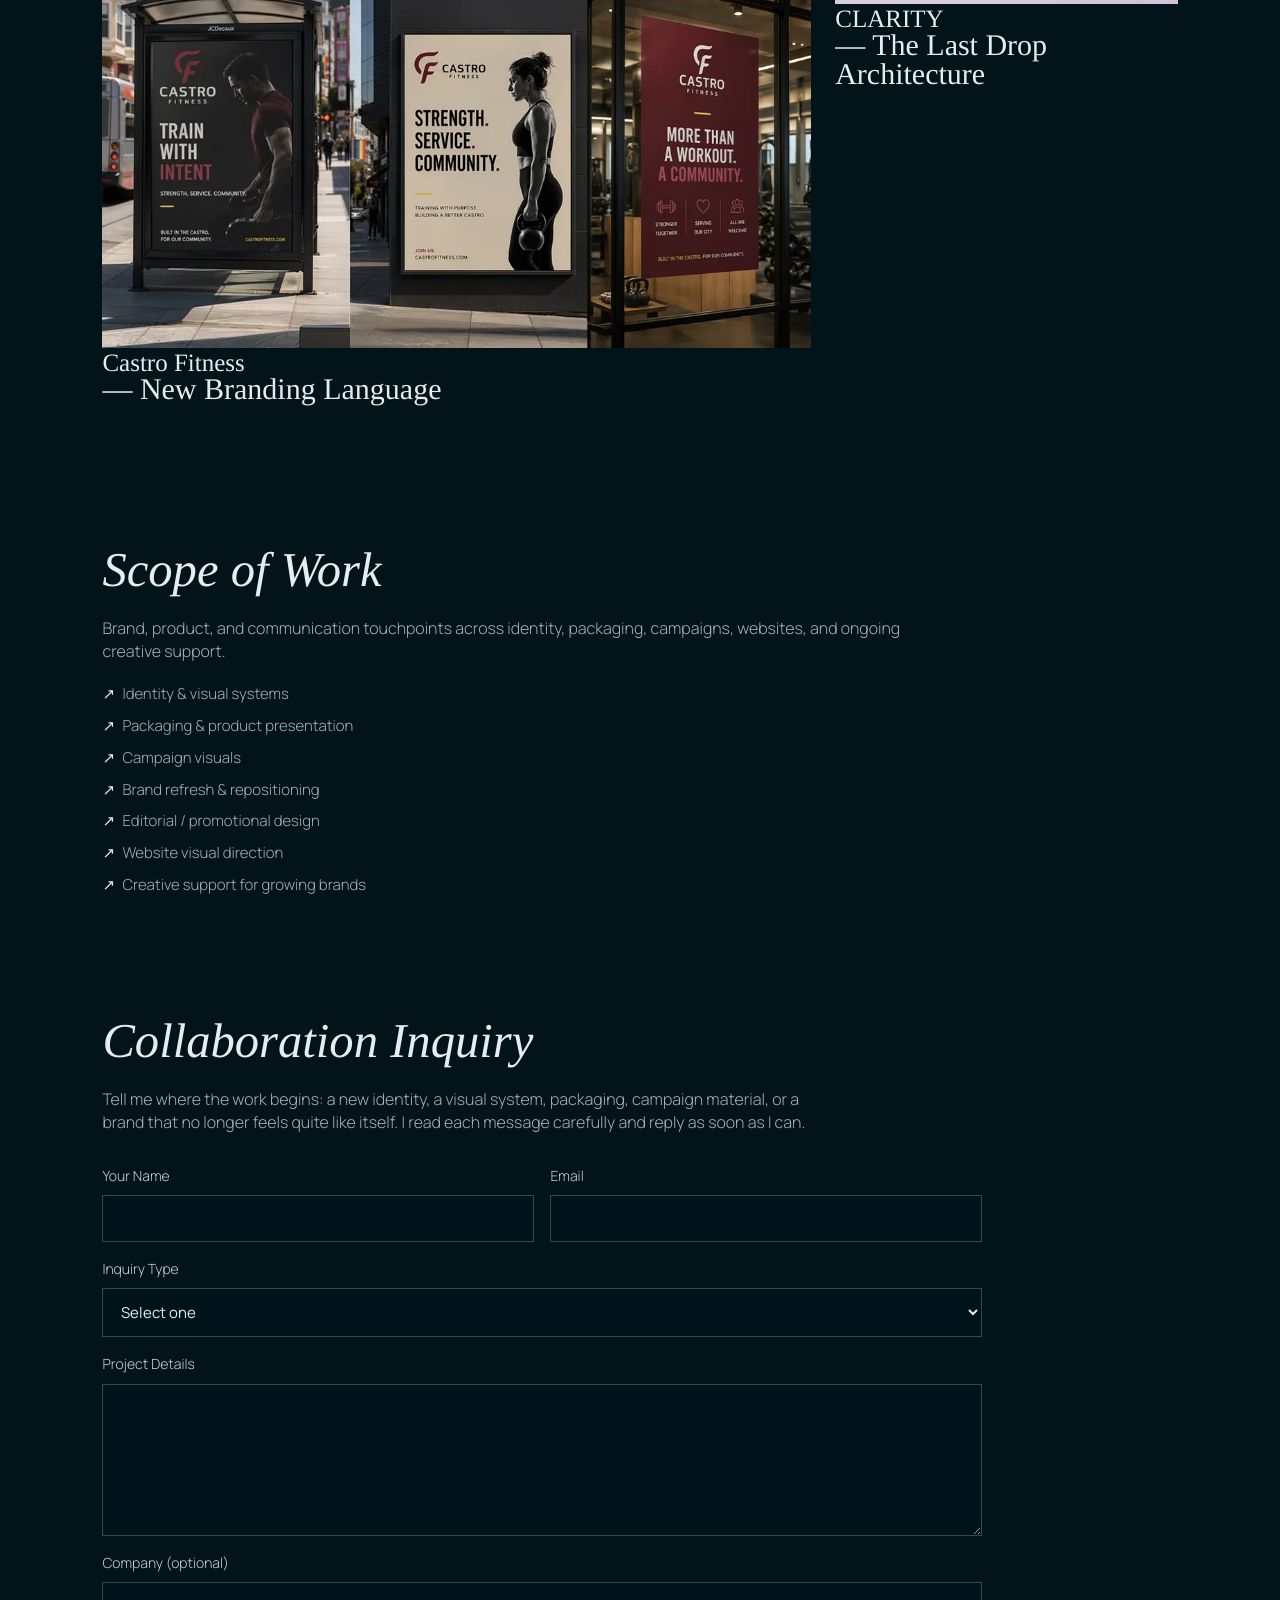
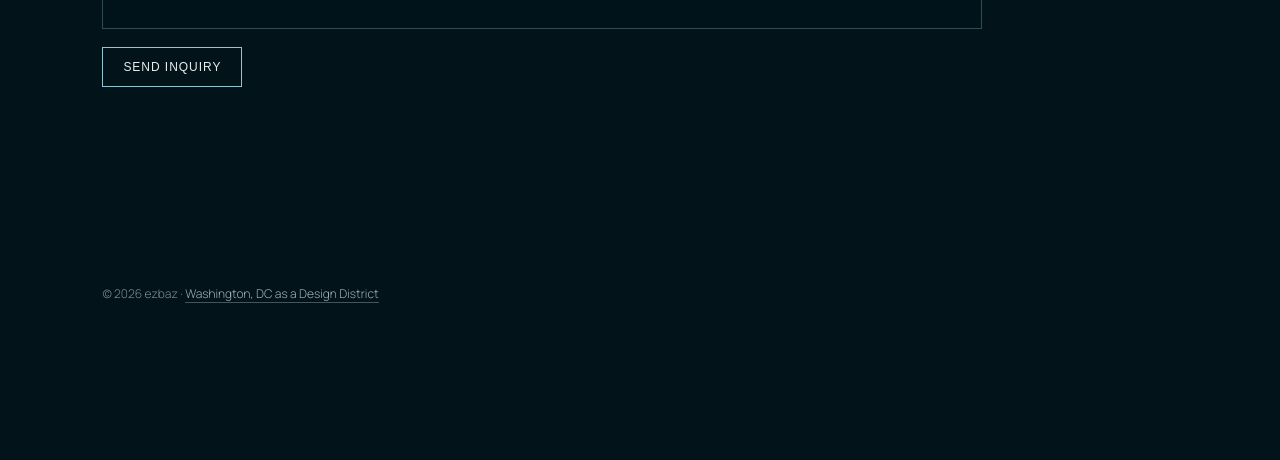
==== commit 18caf3d1: "Point CLARITY images to CLARITY repository assets" ====
--- a/index.html
+++ b/index.html
@@ -121,7 +121,7 @@
           <article class="tile tile-small side">
             <a href="clarity/">
               <img
-                src="ez-bottle2.png"
+                src="https://ezbaz.github.io/CLARITY/ez-bottle2.png"
                 alt="CLARITY case visual"
               />
               <p><em>CLARITY</em><br />— The Last Drop Architecture</p>
--- a/styles.css
+++ b/styles.css
@@ -540,7 +540,7 @@
 }
 
 .case-hero--clarity {
-  background-image: url("clearhero2.webp");
+  background-image: url("https://ezbaz.github.io/CLARITY/clearhero2.webp");
 }
 
 .case-hero-inner h1 {
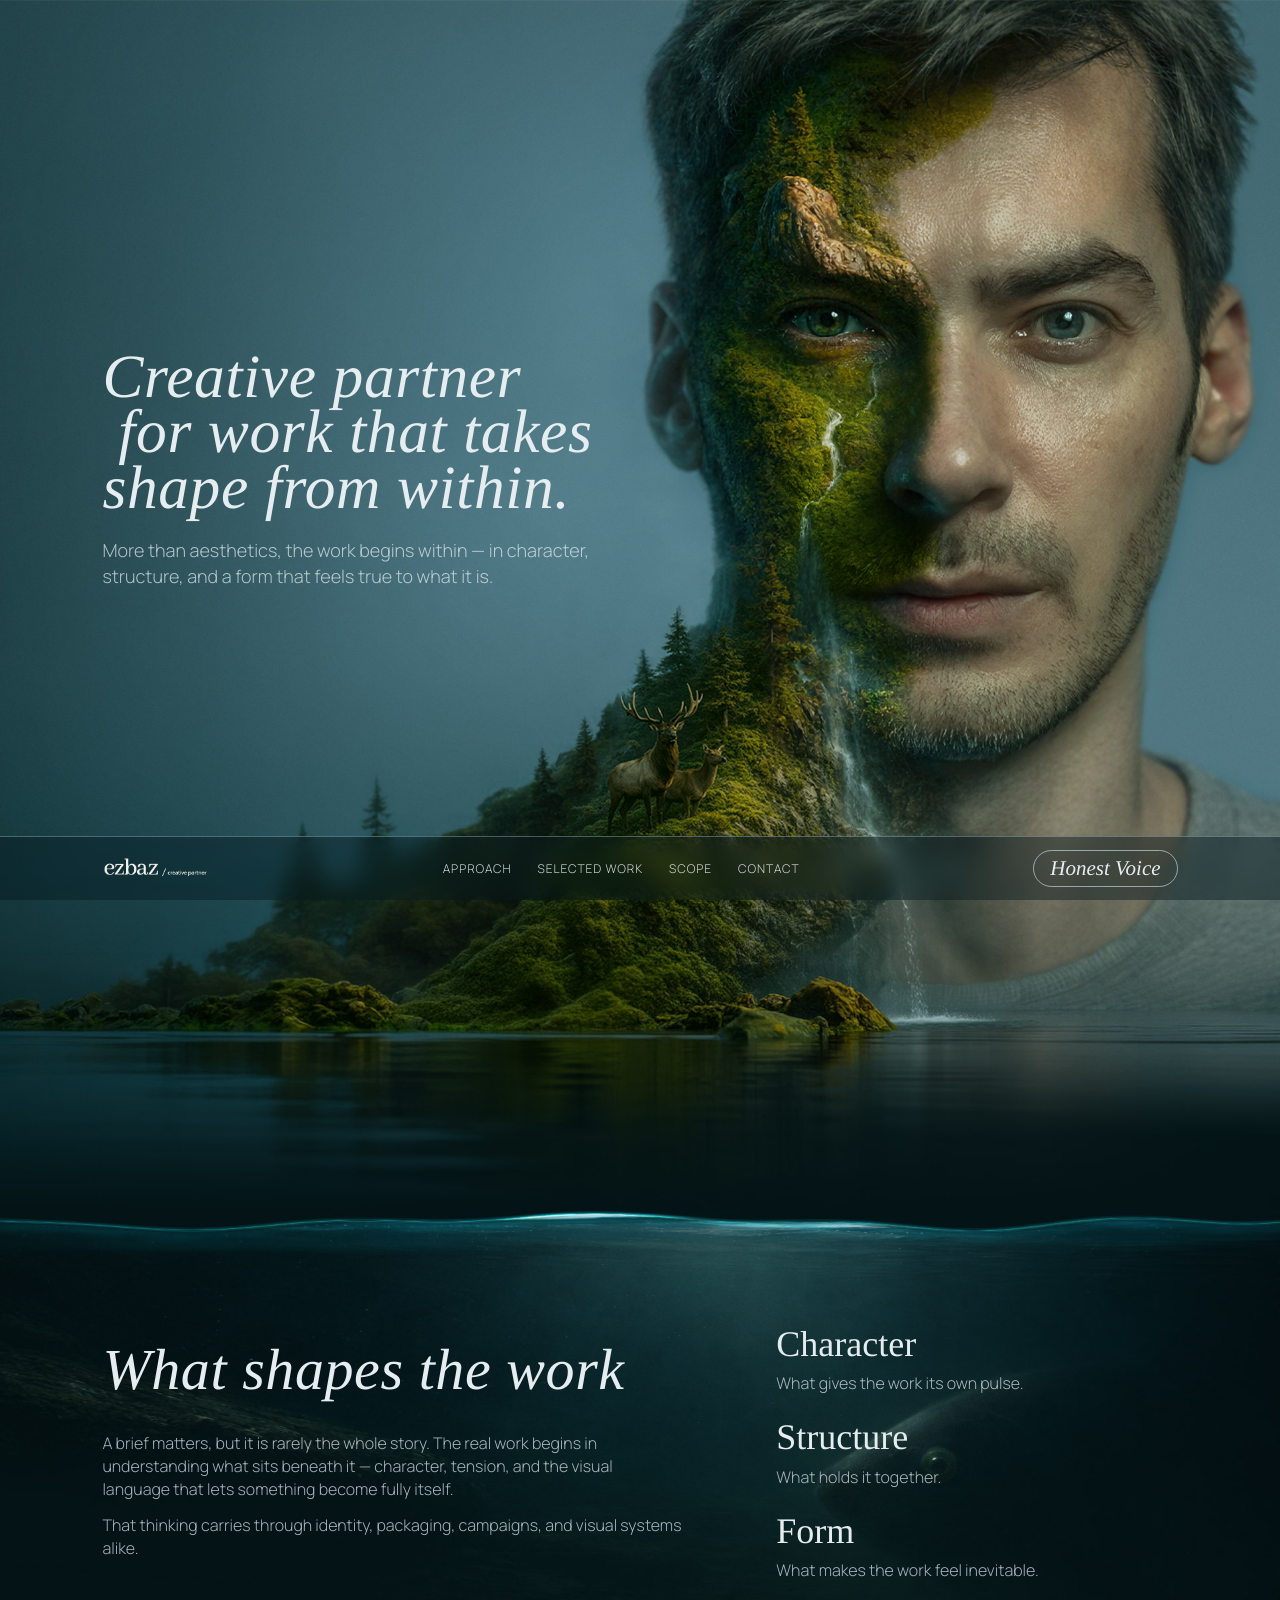
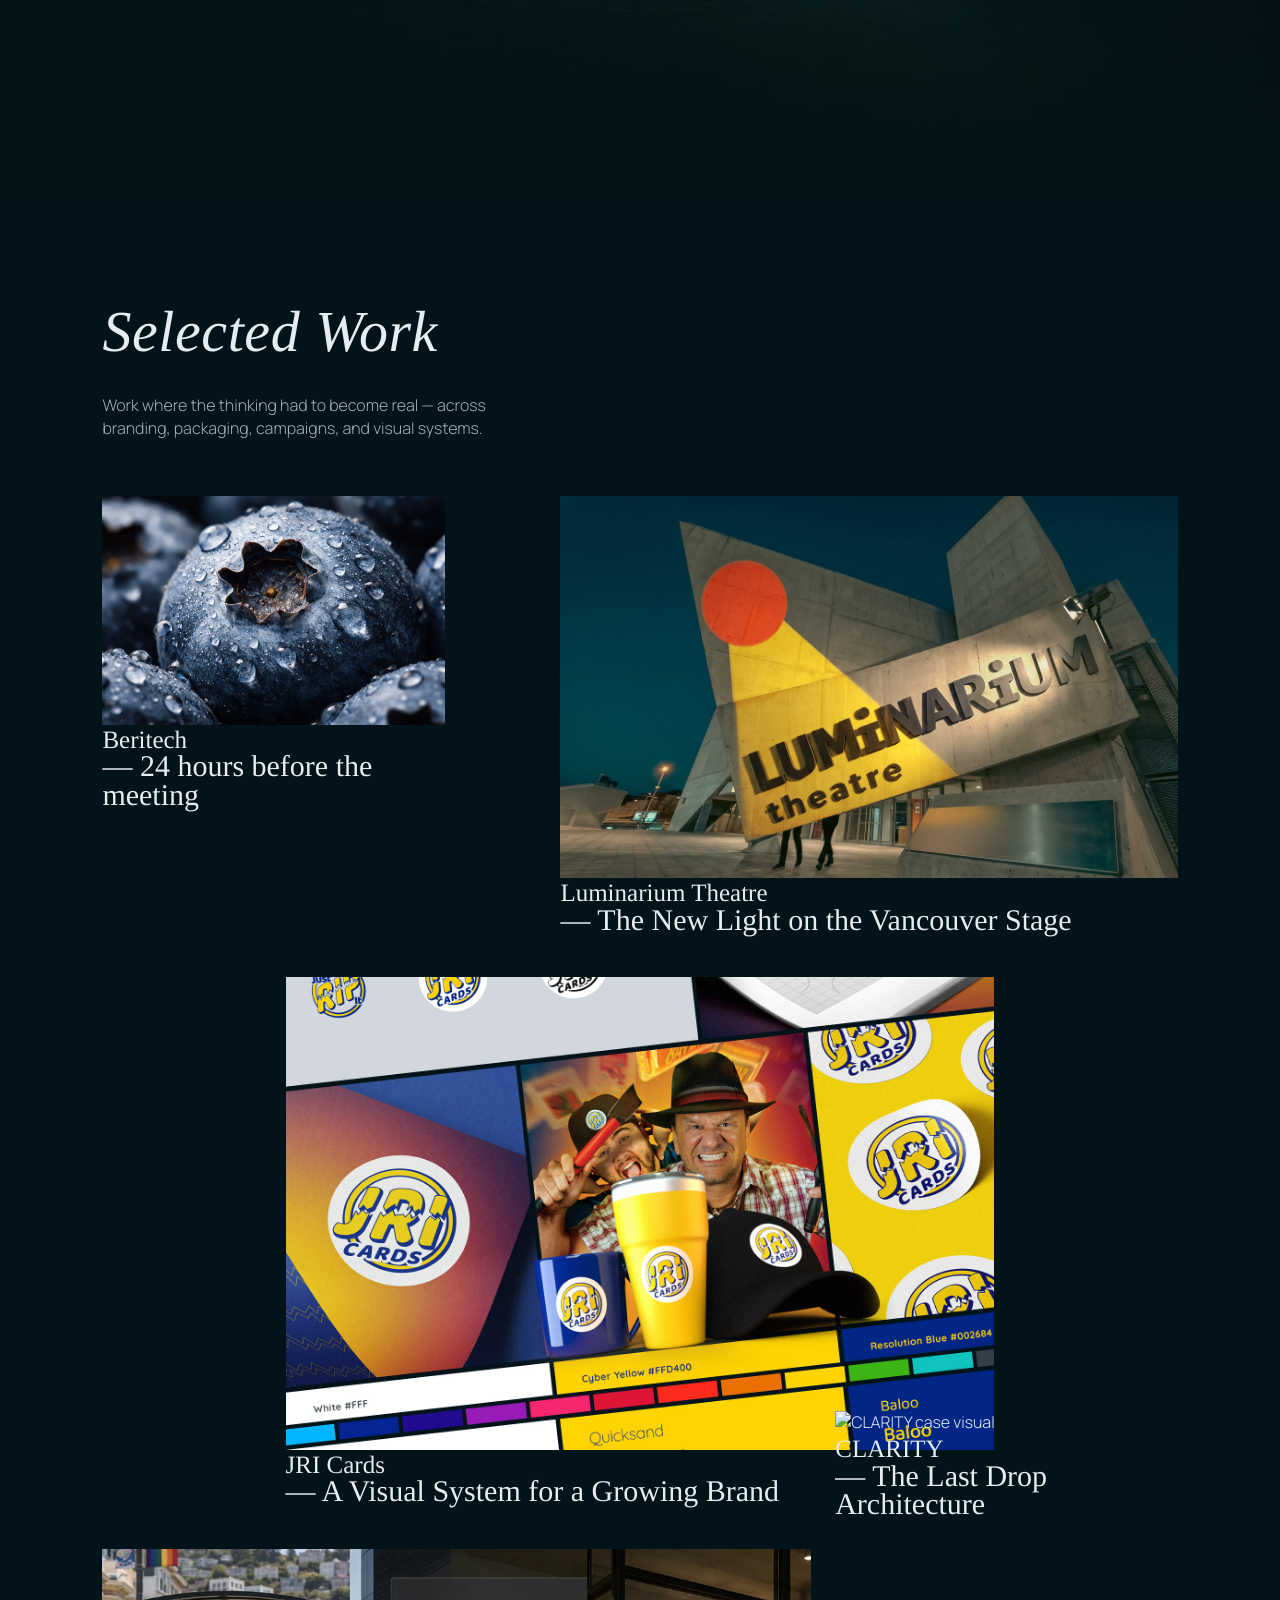
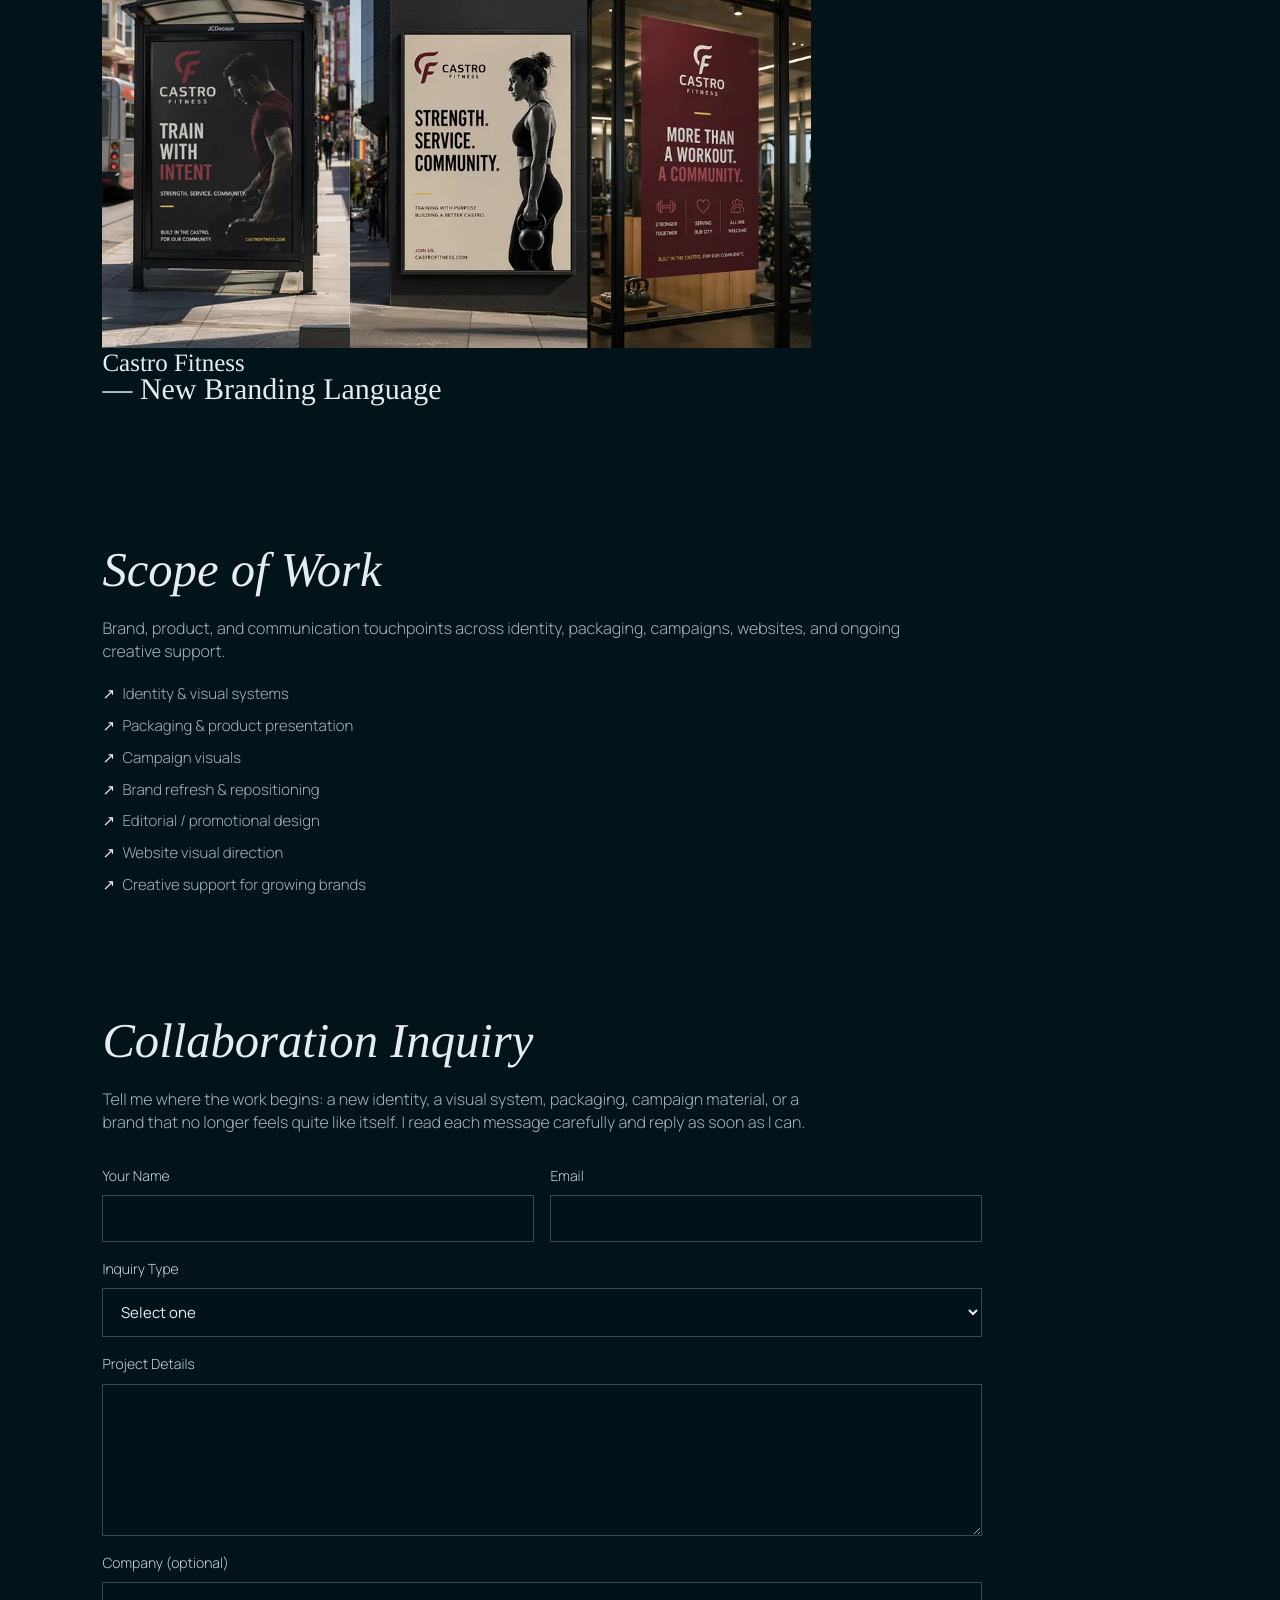
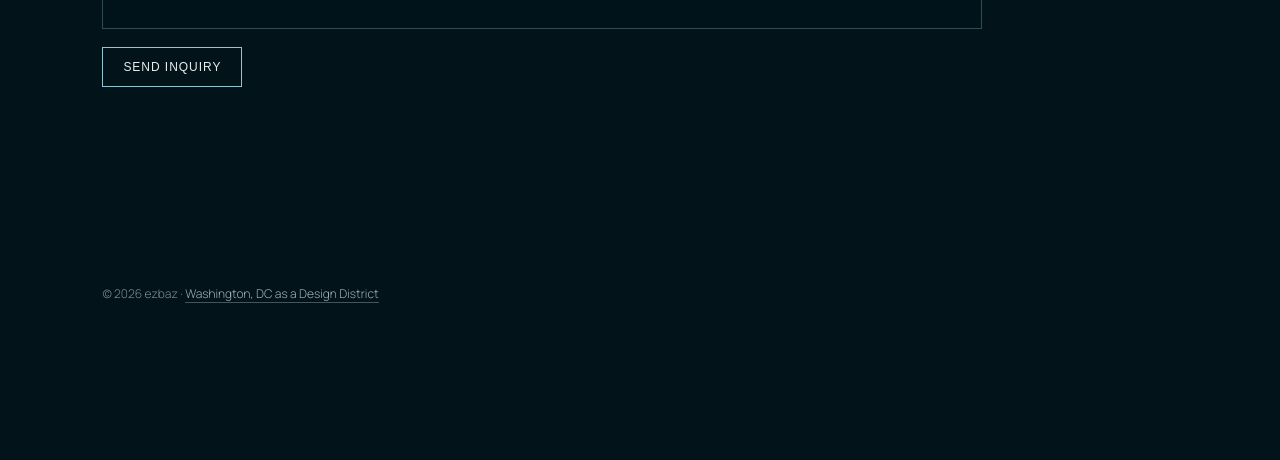
==== commit dea8c580: "Use ezbaz.com CLARITY asset URLs" ====
--- a/index.html
+++ b/index.html
@@ -121,7 +121,7 @@
           <article class="tile tile-small side">
             <a href="clarity/">
               <img
-                src="https://ezbaz.github.io/CLARITY/ez-bottle2.png"
+                src="https://ezbaz.com/CLARITY/ez-bottle2.png"
                 alt="CLARITY case visual"
               />
               <p><em>CLARITY</em><br />— The Last Drop Architecture</p>
--- a/styles.css
+++ b/styles.css
@@ -540,7 +540,7 @@
 }
 
 .case-hero--clarity {
-  background-image: url("https://ezbaz.github.io/CLARITY/clearhero2.webp");
+  background-image: url("https://ezbaz.com/CLARITY/clearhero2.webp");
 }
 
 .case-hero-inner h1 {
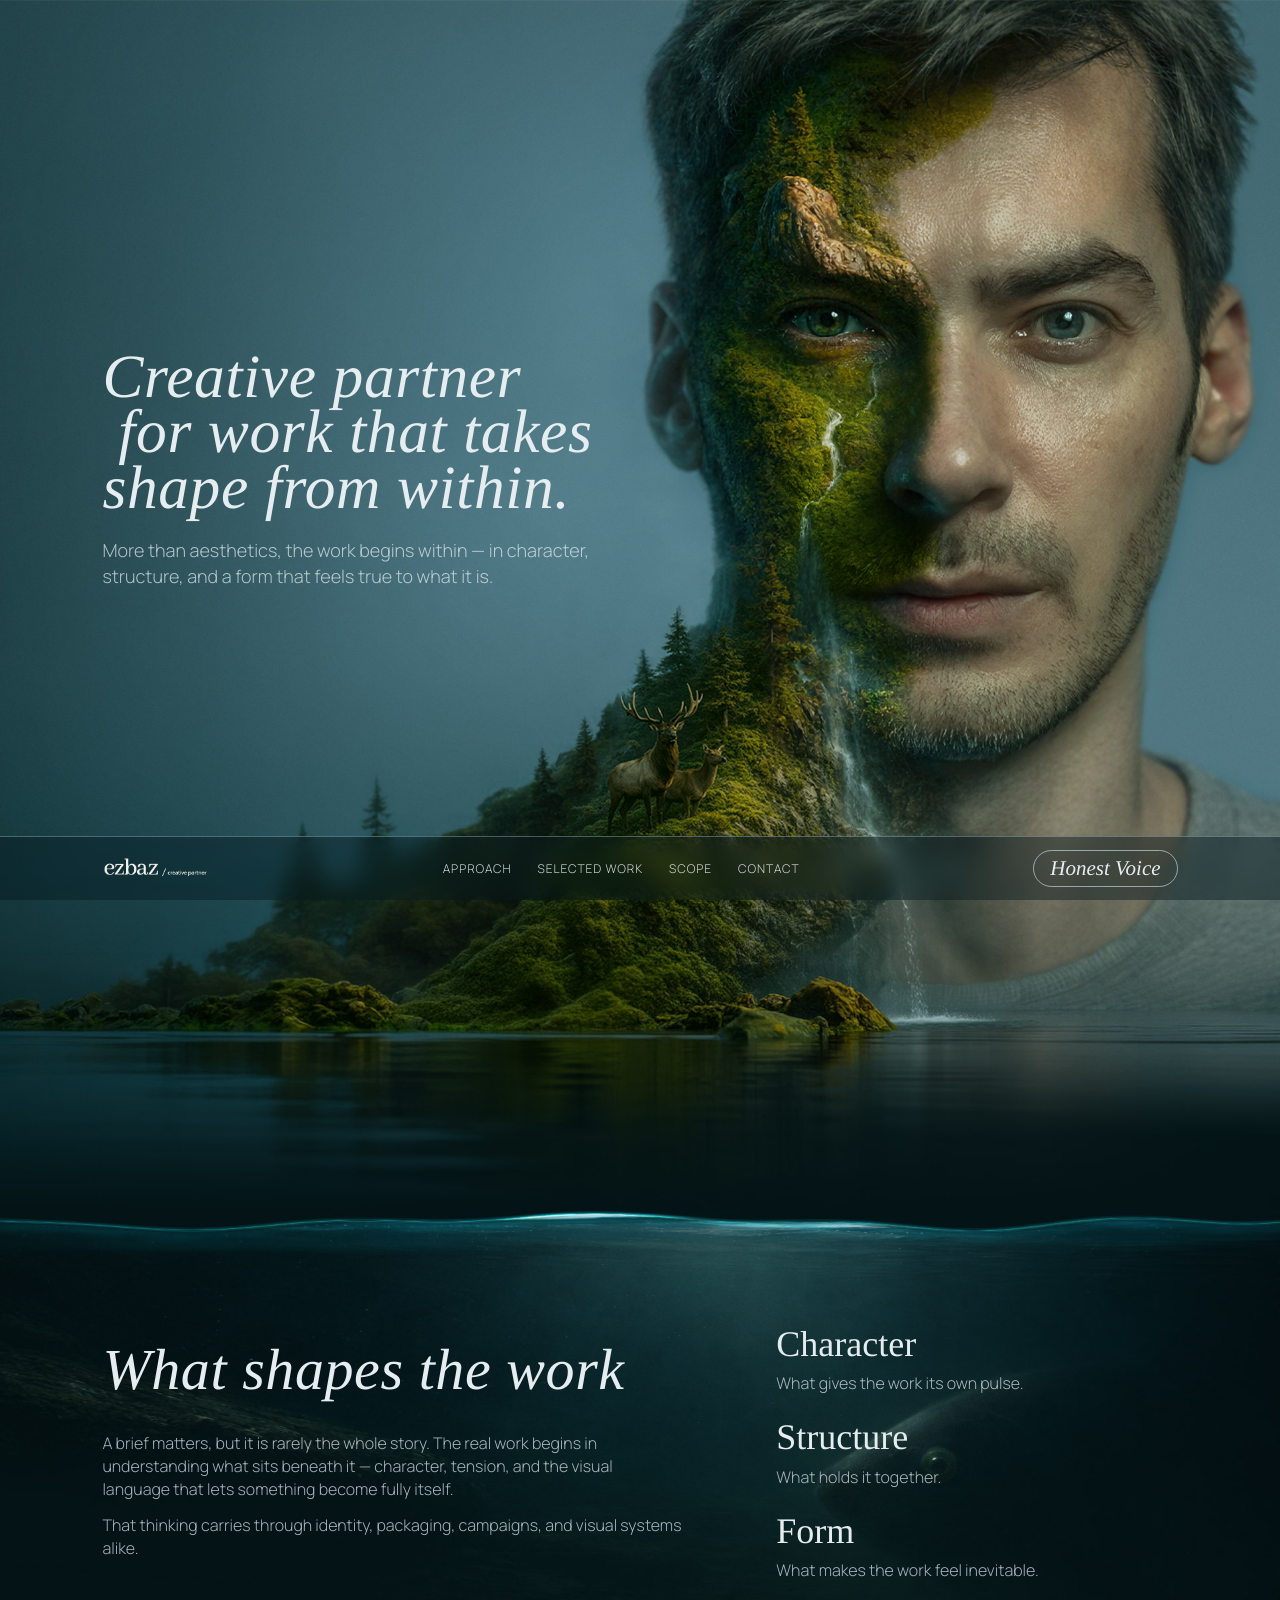
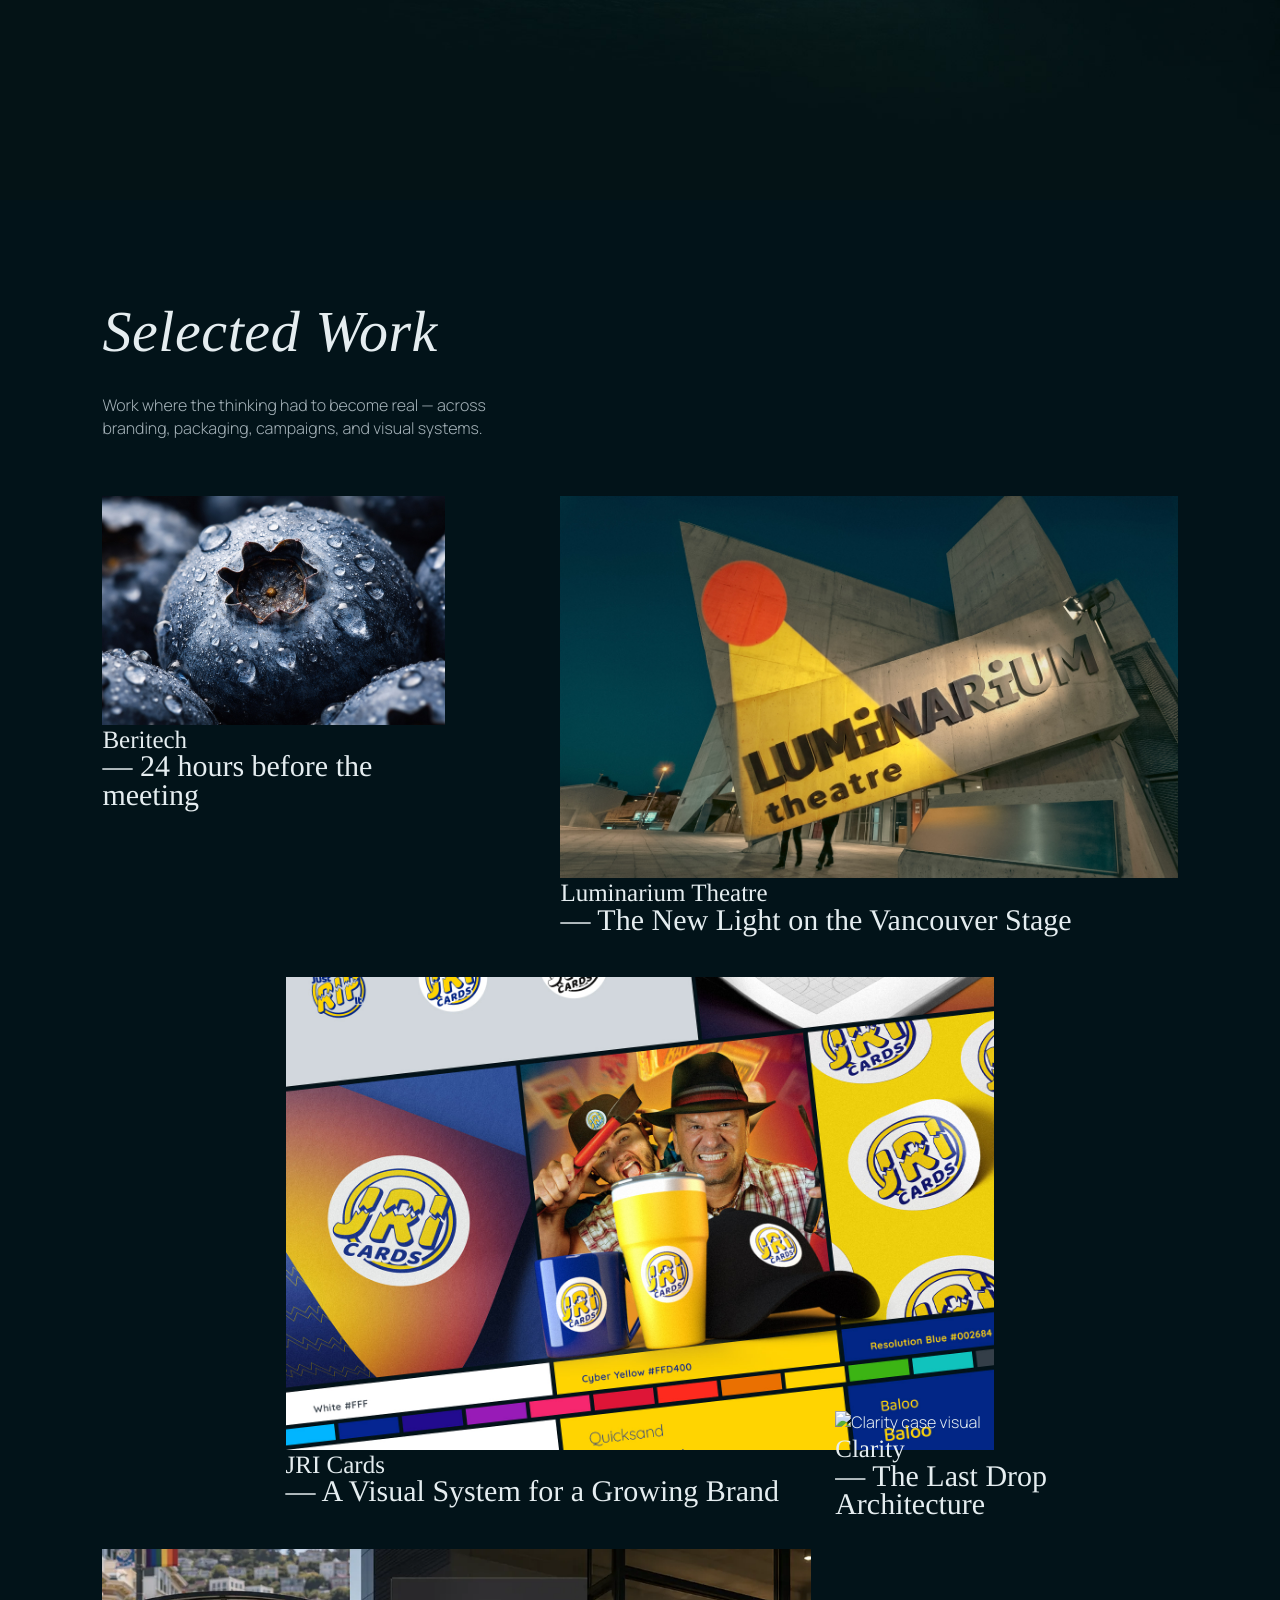
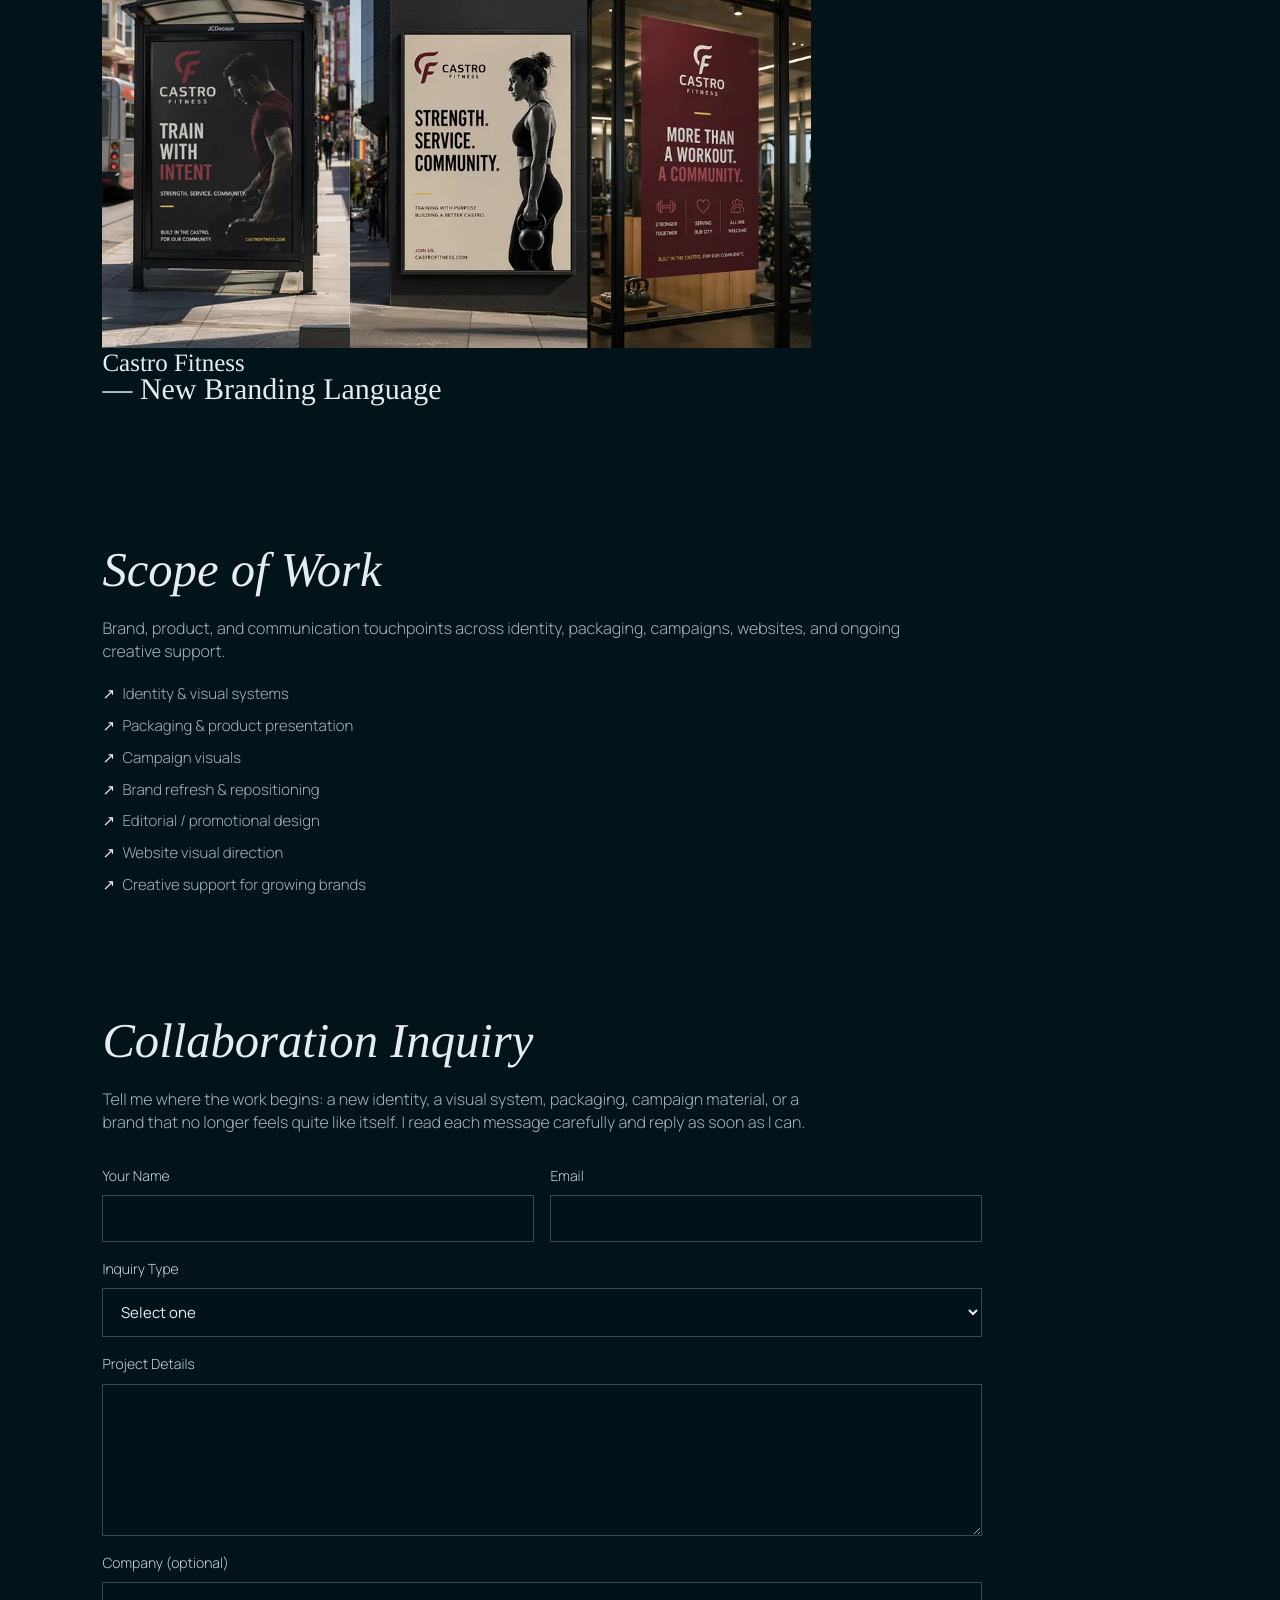
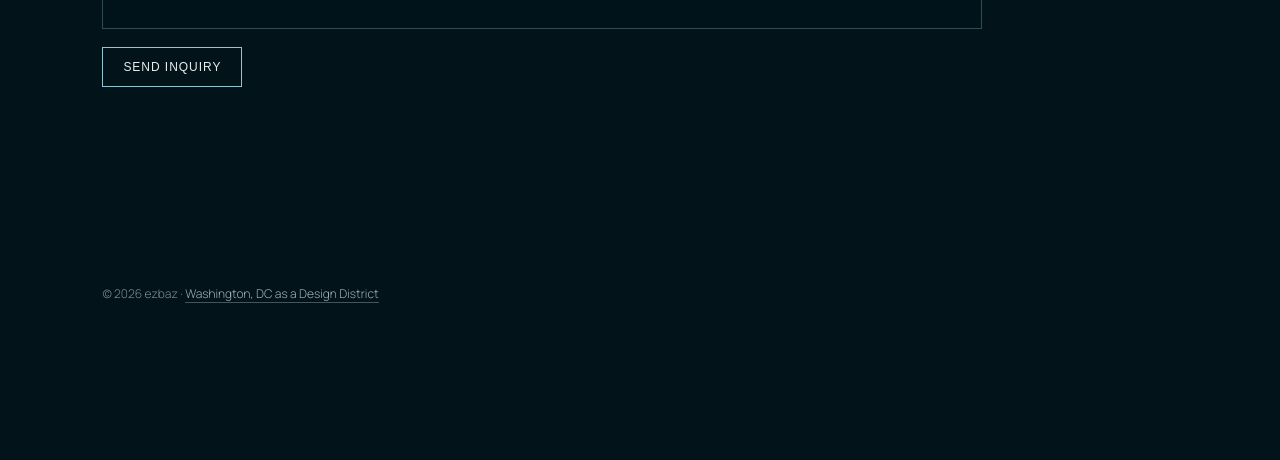
==== commit 337cfedf: "Rename CLARITY heading to Clarity" ====
--- a/index.html
+++ b/index.html
@@ -122,9 +122,9 @@
             <a href="clarity/">
               <img
                 src="https://ezbaz.com/CLARITY/ez-bottle2.png"
-                alt="CLARITY case visual"
-              />
-              <p><em>CLARITY</em><br />— The Last Drop Architecture</p>
+                alt="Clarity case visual"
+              />
+              <p><em>Clarity</em><br />— The Last Drop Architecture</p>
             </a>
           </article>
         </div>
